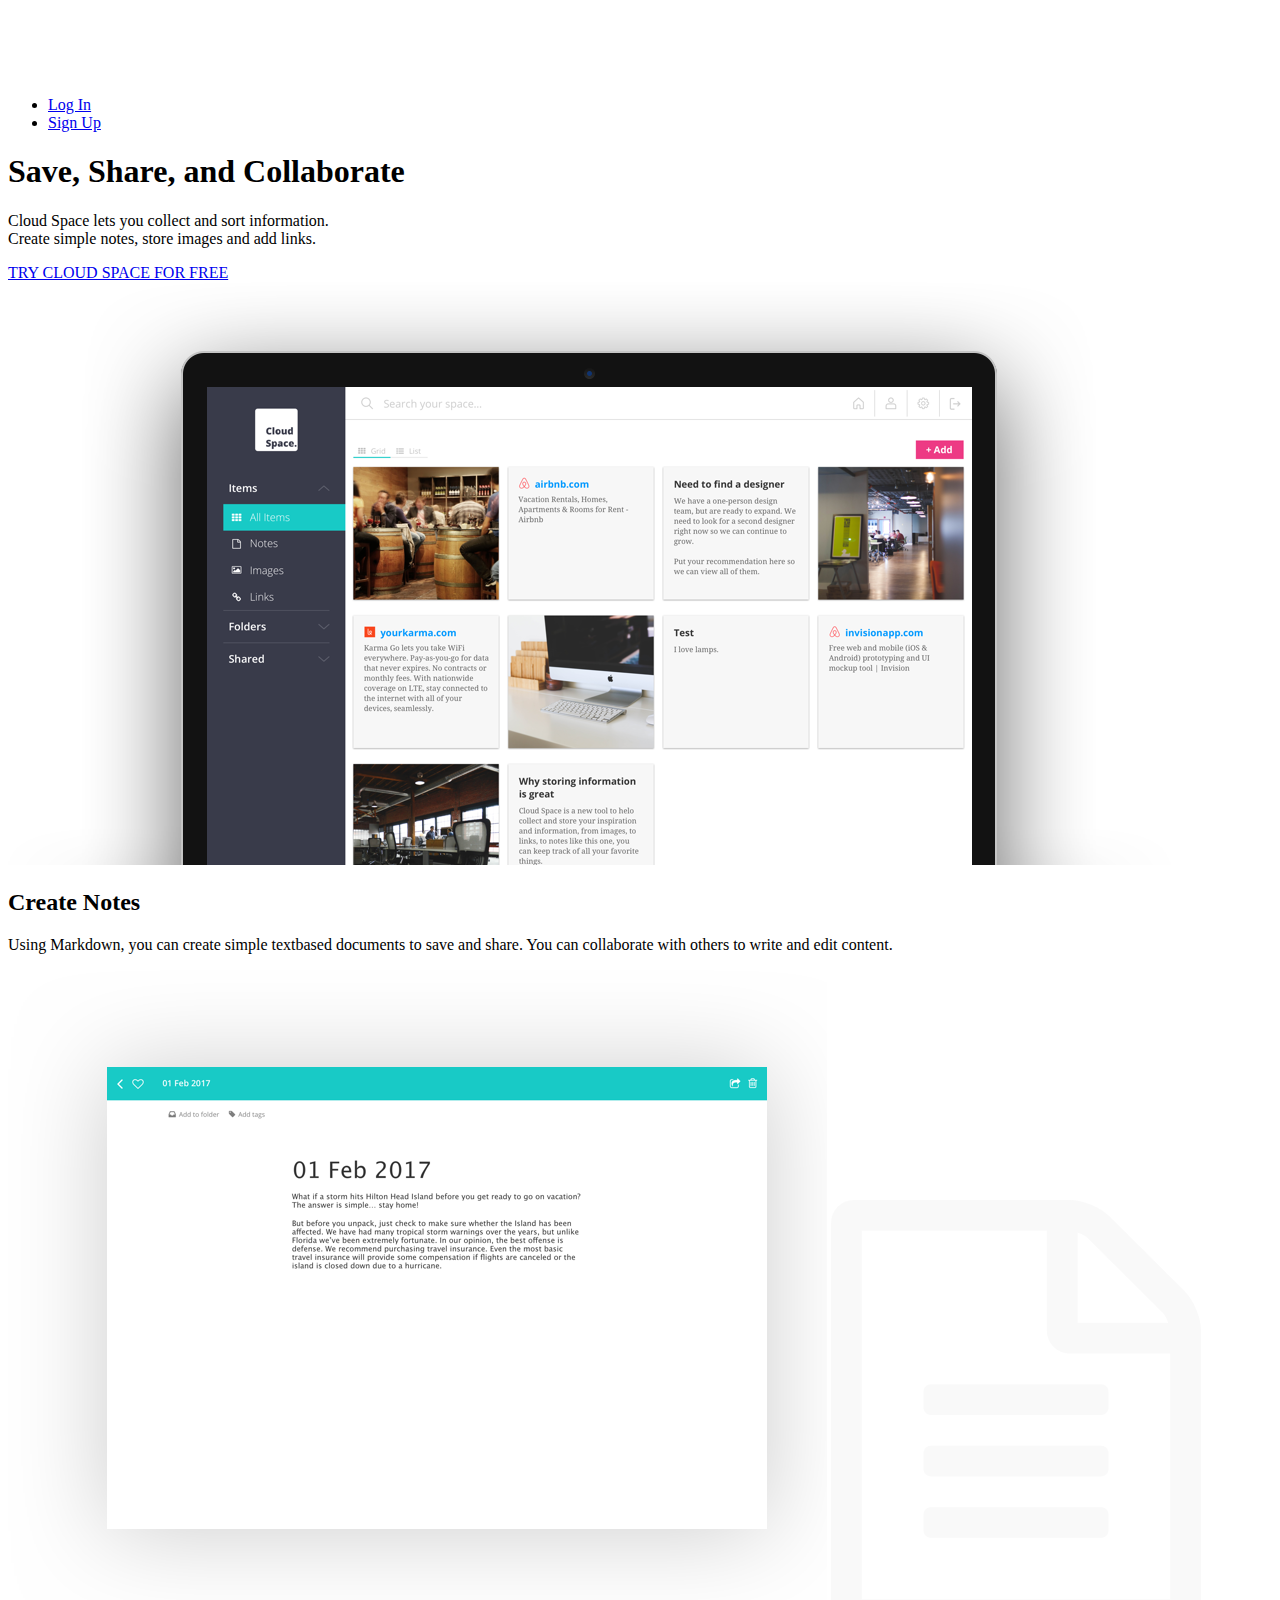
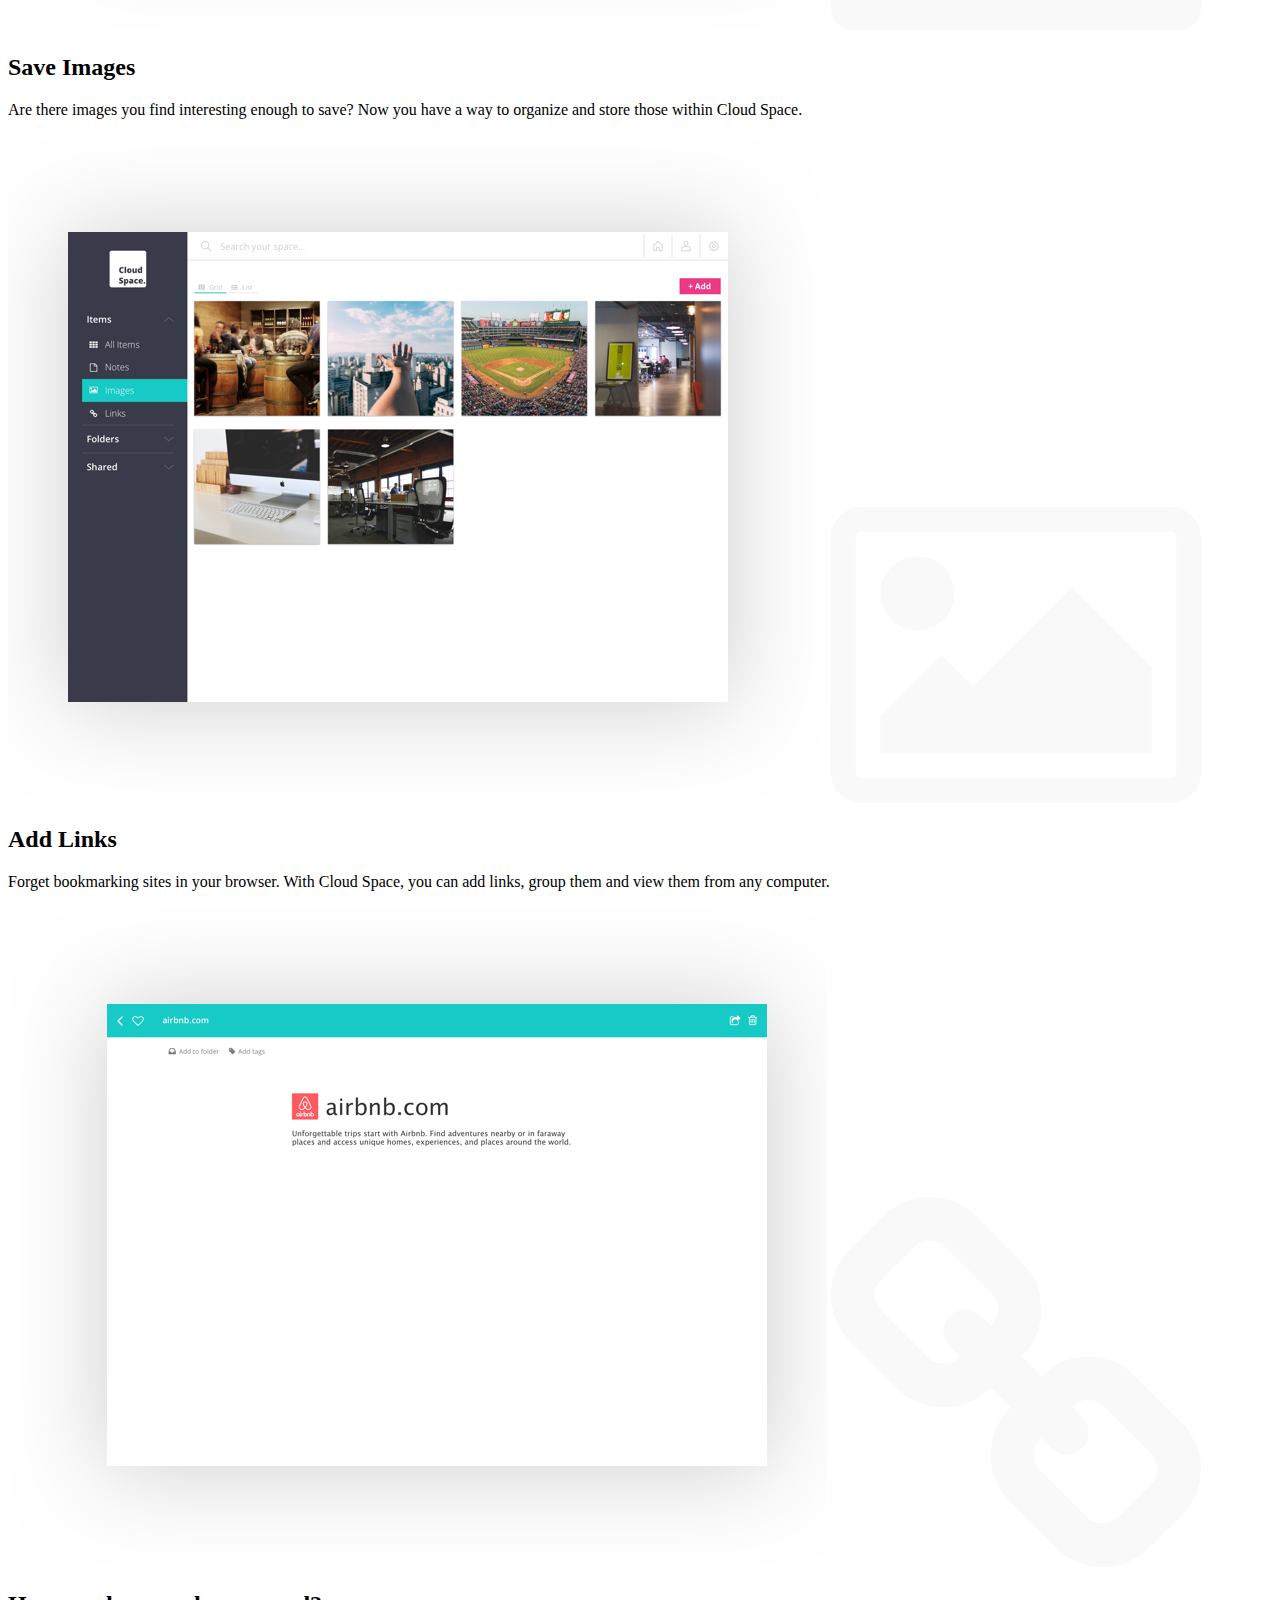
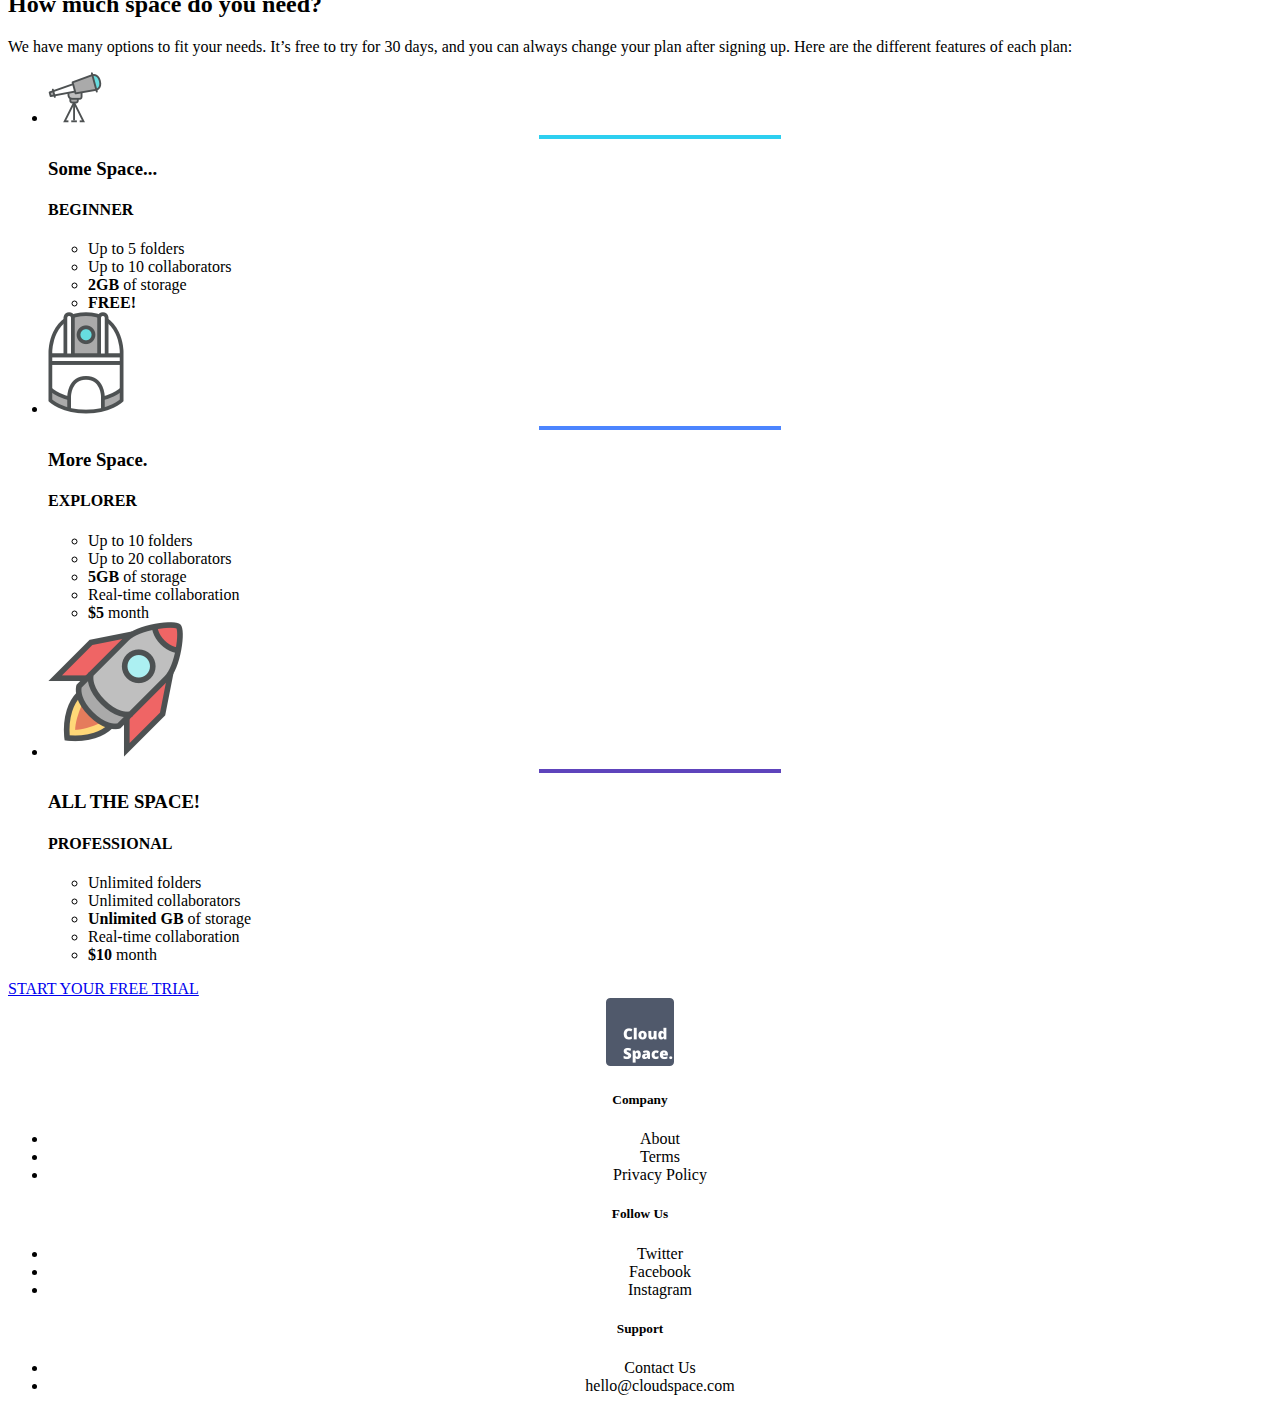
==== index.html @ 16be965c "Homepage HTML completed" ====
<!DOCTYPE html>
<html>
  <head>
    <meta http-equiv="X-UA-Compatible" content="IE=Edge">
    <meta name="viewpoint" content="width=device-width, initial-scale=1">
    <meta charset="utf-8">
    <title>Cloud Space | Save, Share, and Collaborate</title>

    <!-- Google Fonts -->
    <link href="https://fonts.googleapis.com/css?family=Open+Sans:300,400,700,800" rel="stylesheet">
  </head>

  <body>
    <header>
      <nav class="container">
        <div class="one-half">
          <a href="index.html" class="header-logo"><img src="images/header-logo.png" alt="Cloud Space"></a>
        </div>
        <div class="one-half">
          <ul>
            <li><a href="login.html">Log In</a></li>
            <li class="btn-outline"><a href="signup.html">Sign Up</a></li>
          </ul>
        </div>
      </nav>
      <div class="container hero">
        <h1>Save, Share, and Collaborate</h1>
        <p>Cloud Space lets you collect and sort information.<br>Create simple notes, store images and add links.</p>
        <a href="signup.html" class="btn">TRY CLOUD SPACE FOR FREE</a>
        <img src="images/dashboard.png" alt="Cloud Space">
      </div>
    </header>

    <main role="main">
      <!-- Features -->
      <section class="features">
        <!-- Notes -->
        <div class="create notes">
          <h2>Create Notes</h2>
          <p>Using Markdown, you can create simple text­based documents to save and share. You can collaborate with others to write and edit content.</p>
          <img src="images/note.png" alt="Create Notes">
          <img src="images/note-bg.png" alt="">
        </div>
        <!-- Images -->
        <div class="save images">
          <h2>Save Images</h2>
          <p>Are there images you find interesting enough to save? Now you have a way to organize and store those within Cloud Space.</p>
          <img src="images/images.png" alt="Save Images">
          <img src="images/images-bg.png" alt="">
        </div>
        <!-- Links -->
        <div class="add links">
          <h2>Add Links</h2>
          <p>Forget bookmarking sites in your browser. With Cloud Space, you can add links, group them and view them from any computer.</p>
          <img src="images/link.png" alt="Add Links">
          <img src="images/link-bg.png" alt="">
        </div>
      </section>

      <!-- Pricing -->
      <section class="pricing">
        <div class="container">
          <h2>How much space do you need?</h2>
          <p>We have many options to fit your needs. It’s free to try for 30 days, and you can always change your plan after signing up. Here are the different features of each plan:</p>
        </div>
        <ul class="container">
          <li class="one-third">
            <div class="box">
              <img src="images/telescope.png" alt="Telescope">
              <hr noshade size=4 width=240px color=2DCFF0>
              <h3>Some Space...</h3>
              <h4>BEGINNER</h4>
              <ul>
                <li>Up to 5 folders</li>
                <li>Up to 10 collaborators</li>
                <li><b>2GB</b> of storage</li>
                <li><b>FREE!</b></li>
              </ul>
            </div>
          </li>
          <li class="one-third">
            <div class="box">
              <img src="images/observatory.png" alt="Observatory">
              <hr noshade size=4 width=240px color=4C85FF>
              <h3>More Space.</h3>
              <h4>EXPLORER</h4>
              <ul>
                <li>Up to 10 folders</li>
                <li>Up to 20 collaborators</li>
                <li><b>5GB</b> of storage</li>
                <li>Real-time collaboration</li>
                <li><b>$5</b> month</li>
              </ul>
            </div>
          </li>
          <li class="one-third">
            <div class="box">
              <img src="images/rocket.png" alt="Rocket">
              <hr noshade size=4 width=240px color=5E44BC>
              <h3>ALL THE SPACE!</h3>
              <h4>PROFESSIONAL</h4>
              <ul>
                <li>Unlimited folders</li>
                <li>Unlimited collaborators</li>
                <li><b>Unlimited GB</b> of storage</li>
                <li>Real-time collaboration</li>
                <li><b>$10</b> month</li>
              </ul>
            </div>
          </li>
        </ul>
        <div class="container">
          <a href="signup.html" class="btn">START YOUR FREE TRIAL</a>
        </div>
      </section>
    </main>

    <footer align=center>
      <div class="container">
        <div class="row">
          <div class="col-sm-3">
            <a href="index.html" class="footer-logo"><img src="images/footer-logo.png" alt="Cloud Space"></a>
          </div>
          <div class="col-sm-3">
            <h5>Company</h5>
            <ul>
              <li>About</li>
              <li>Terms</li>
              <li>Privacy Policy</li>
            </ul>
          </div>
          <div class="col-sm-3">
            <h5>Follow Us</h5>
            <ul>
              <li>Twitter</li>
              <li>Facebook</li>
              <li>Instagram</li>
            </ul>
          </div>
          <div class="col-sm-3">
            <h5>Support</h5>
            <ul>
              <li>Contact Us</li>
              <li>hello@cloudspace.com</li>
            </ul>
          </div>
        </div>
      </div>
    </footer>
  </body>
</html>
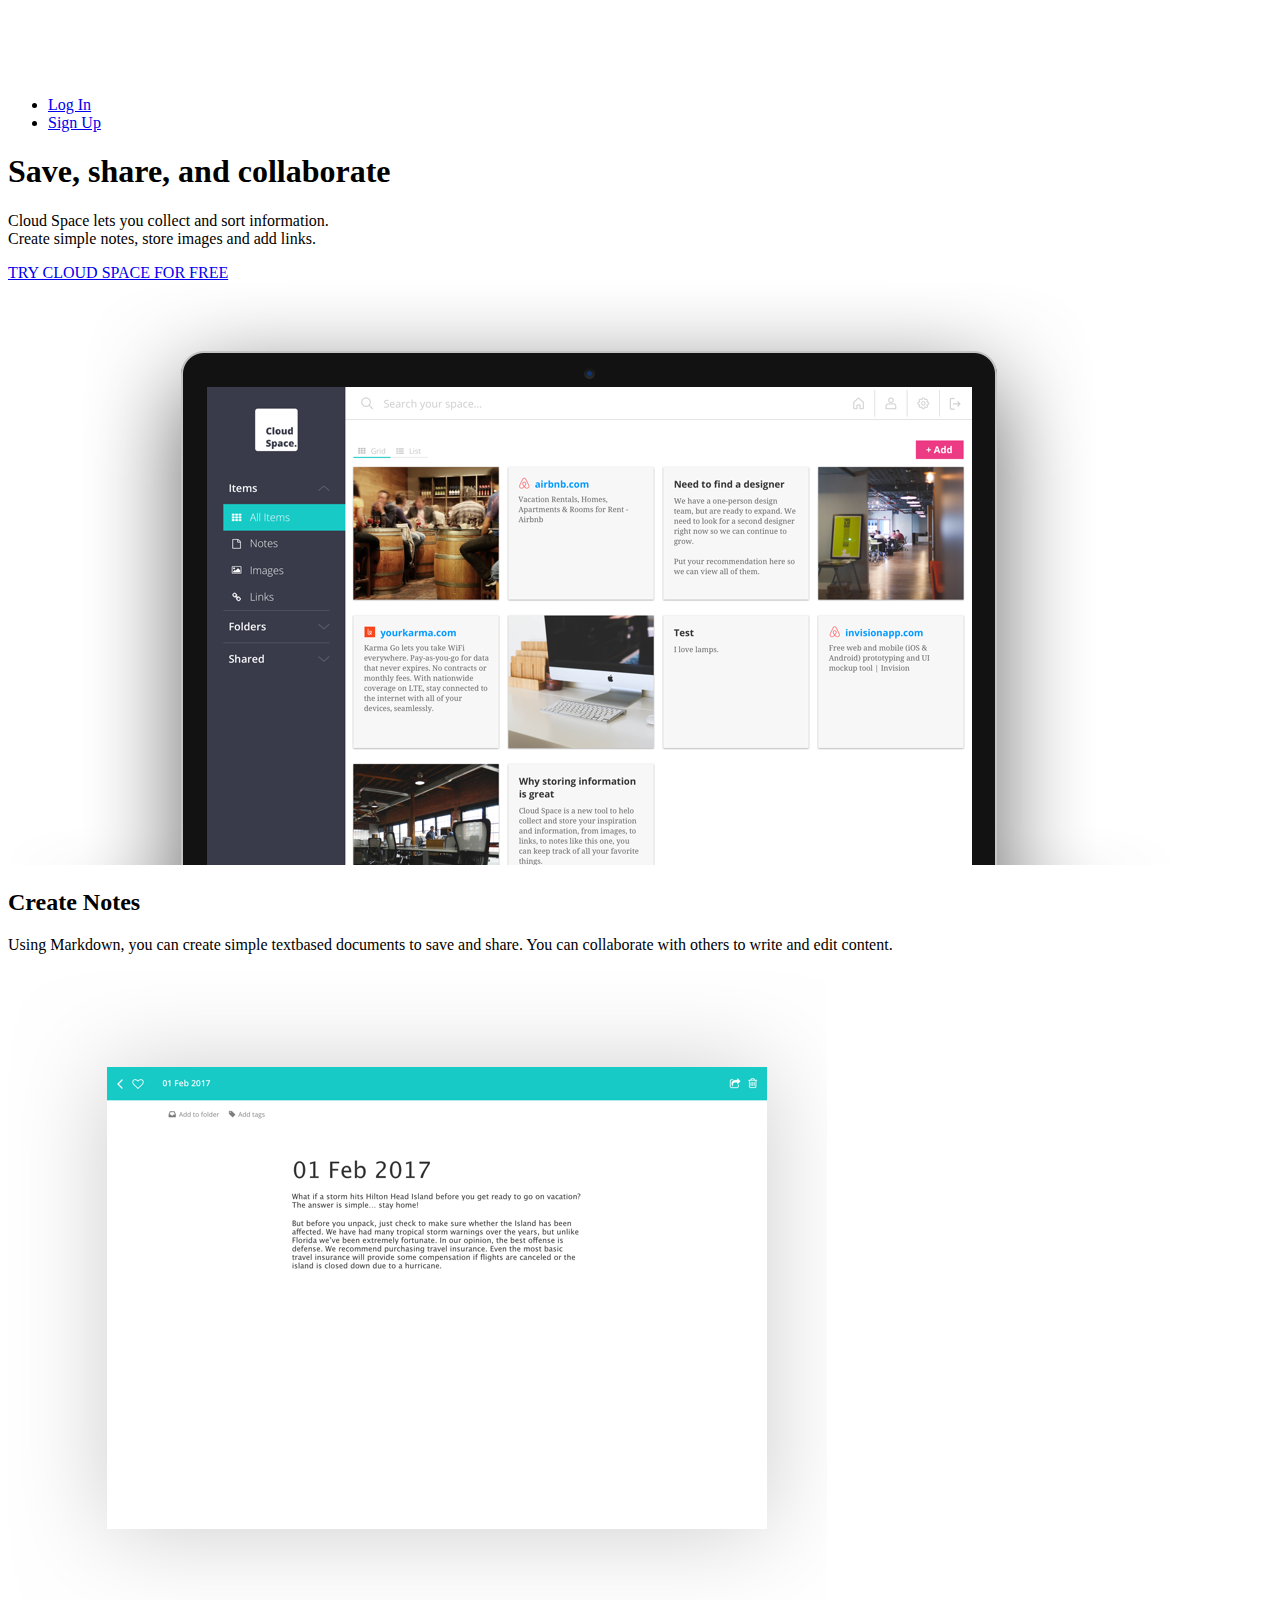
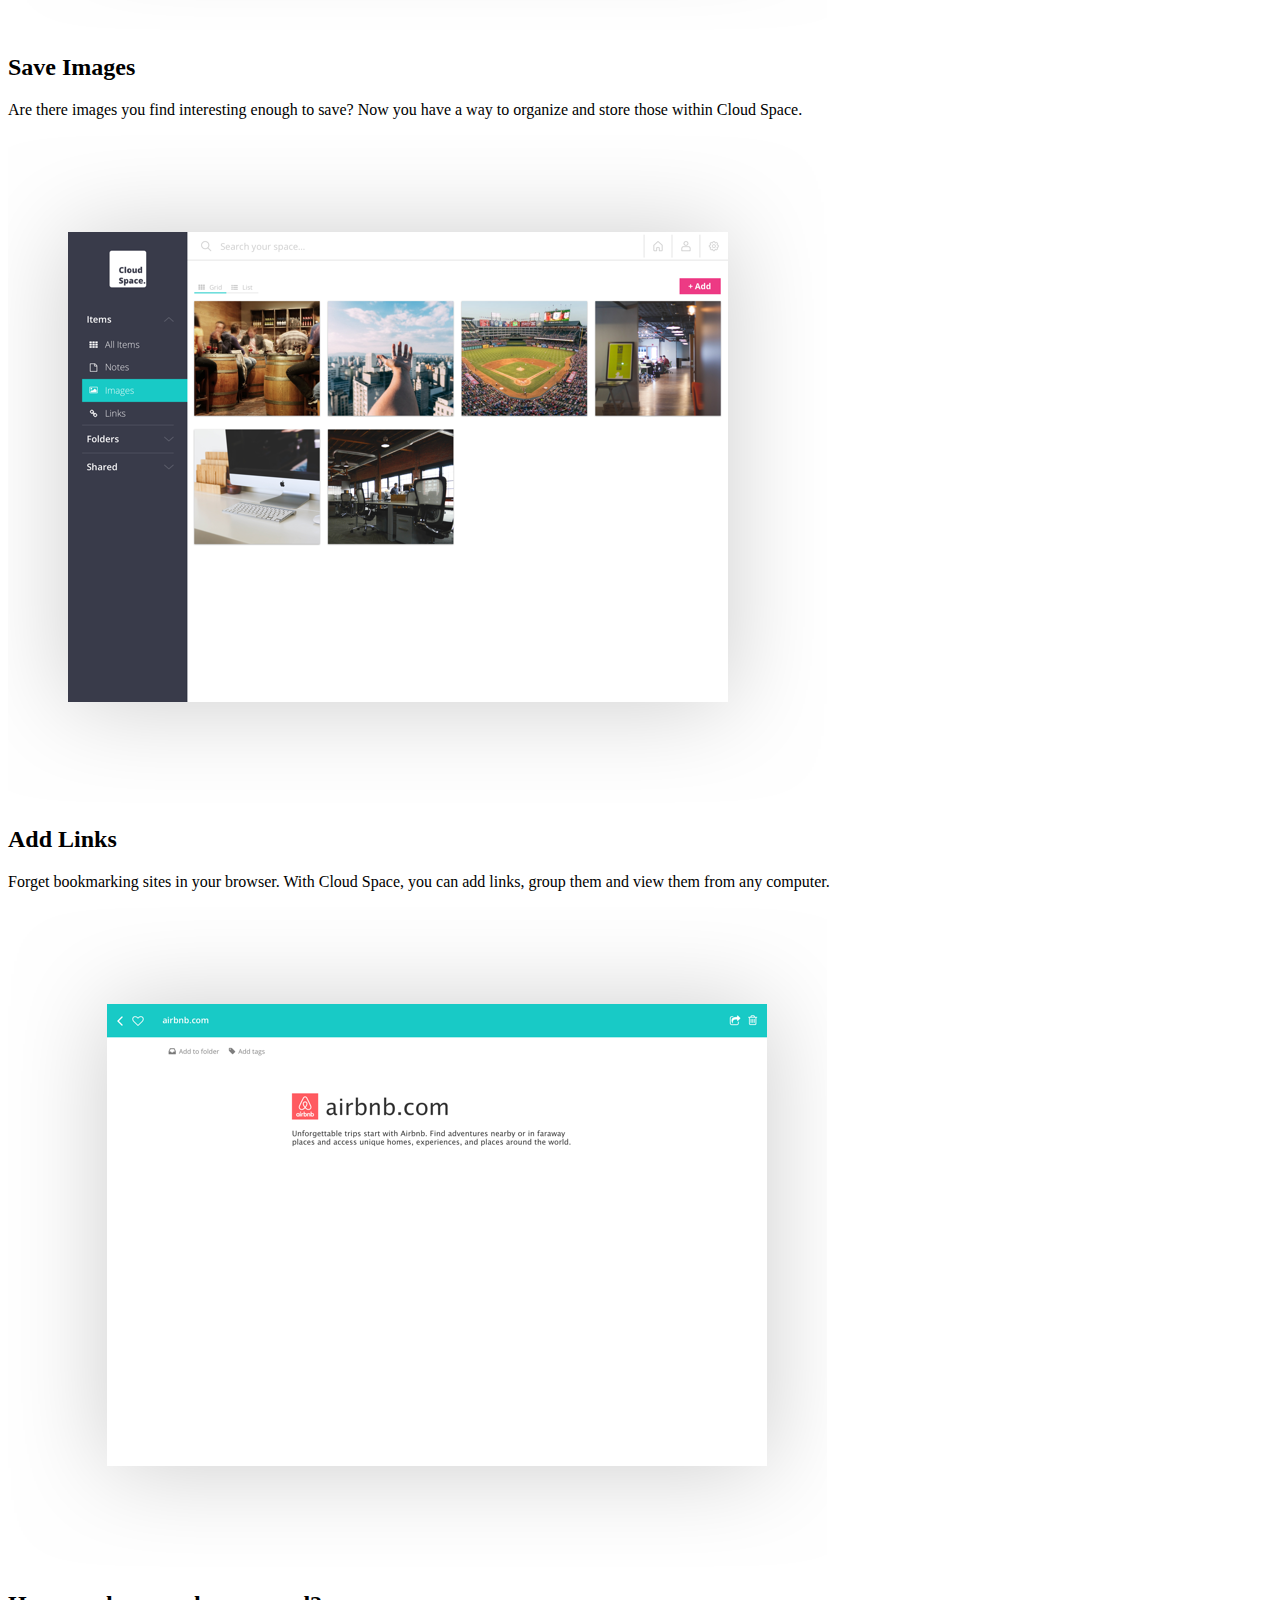
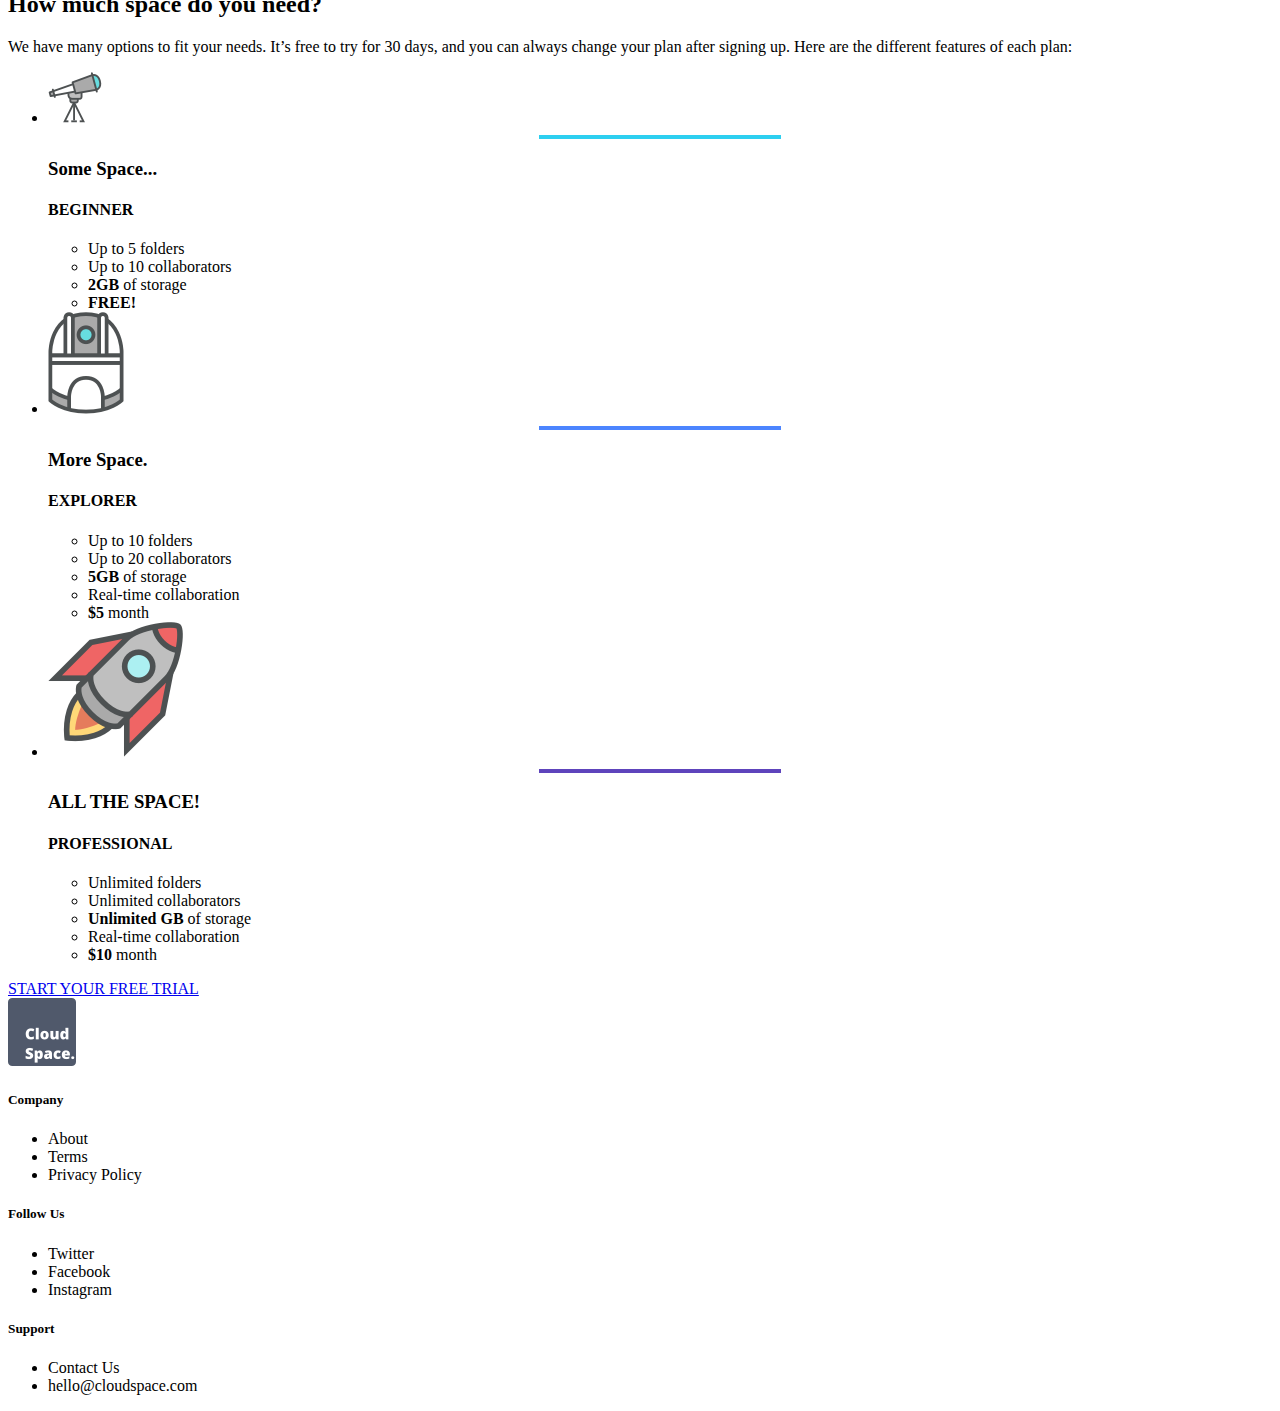
==== commit 3b7aa442: "Homepage CSS completed" ====
--- a/index.html
+++ b/index.html
@@ -8,6 +8,11 @@
 
     <!-- Google Fonts -->
     <link href="https://fonts.googleapis.com/css?family=Open+Sans:300,400,700,800" rel="stylesheet">
+
+    <!-- CSS -->
+    <link rel="stylesheet" href="css/normalize.css">
+    <link rel="stylesheet" href="css/style.css">
+    <link rel="stylesheet" href="animate-css/animate.min.css">
   </head>
 
   <body>
@@ -23,8 +28,8 @@
           </ul>
         </div>
       </nav>
-      <div class="container hero">
-        <h1>Save, Share, and Collaborate</h1>
+      <div class="hero">
+        <h1 class="animated fadeIn">Save, share, and collaborate</h1>
         <p>Cloud Space lets you collect and sort information.<br>Create simple notes, store images and add links.</p>
         <a href="signup.html" class="btn">TRY CLOUD SPACE FOR FREE</a>
         <img src="images/dashboard.png" alt="Cloud Space">
@@ -36,30 +41,27 @@
       <section class="features">
         <!-- Notes -->
         <div class="create notes">
-          <h2>Create Notes</h2>
+          <h2 id="feature-title">Create Notes</h2>
           <p>Using Markdown, you can create simple text­based documents to save and share. You can collaborate with others to write and edit content.</p>
           <img src="images/note.png" alt="Create Notes">
-          <img src="images/note-bg.png" alt="">
         </div>
         <!-- Images -->
         <div class="save images">
-          <h2>Save Images</h2>
+          <h2 id="feature-title">Save Images</h2>
           <p>Are there images you find interesting enough to save? Now you have a way to organize and store those within Cloud Space.</p>
           <img src="images/images.png" alt="Save Images">
-          <img src="images/images-bg.png" alt="">
         </div>
         <!-- Links -->
         <div class="add links">
-          <h2>Add Links</h2>
+          <h2 id="feature-title">Add Links</h2>
           <p>Forget bookmarking sites in your browser. With Cloud Space, you can add links, group them and view them from any computer.</p>
           <img src="images/link.png" alt="Add Links">
-          <img src="images/link-bg.png" alt="">
         </div>
       </section>
 
       <!-- Pricing -->
-      <section class="pricing">
-        <div class="container">
+      <section class="container">
+        <div>
           <h2>How much space do you need?</h2>
           <p>We have many options to fit your needs. It’s free to try for 30 days, and you can always change your plan after signing up. Here are the different features of each plan:</p>
         </div>
@@ -115,13 +117,13 @@
       </section>
     </main>
 
-    <footer align=center>
+    <footer>
       <div class="container">
         <div class="row">
-          <div class="col-sm-3">
+          <div class="one-fourth">
             <a href="index.html" class="footer-logo"><img src="images/footer-logo.png" alt="Cloud Space"></a>
           </div>
-          <div class="col-sm-3">
+          <div class="one-fourth">
             <h5>Company</h5>
             <ul>
               <li>About</li>
@@ -129,7 +131,7 @@
               <li>Privacy Policy</li>
             </ul>
           </div>
-          <div class="col-sm-3">
+          <div class="one-fourth">
             <h5>Follow Us</h5>
             <ul>
               <li>Twitter</li>
@@ -137,7 +139,7 @@
               <li>Instagram</li>
             </ul>
           </div>
-          <div class="col-sm-3">
+          <div class="one-fourth">
             <h5>Support</h5>
             <ul>
               <li>Contact Us</li>
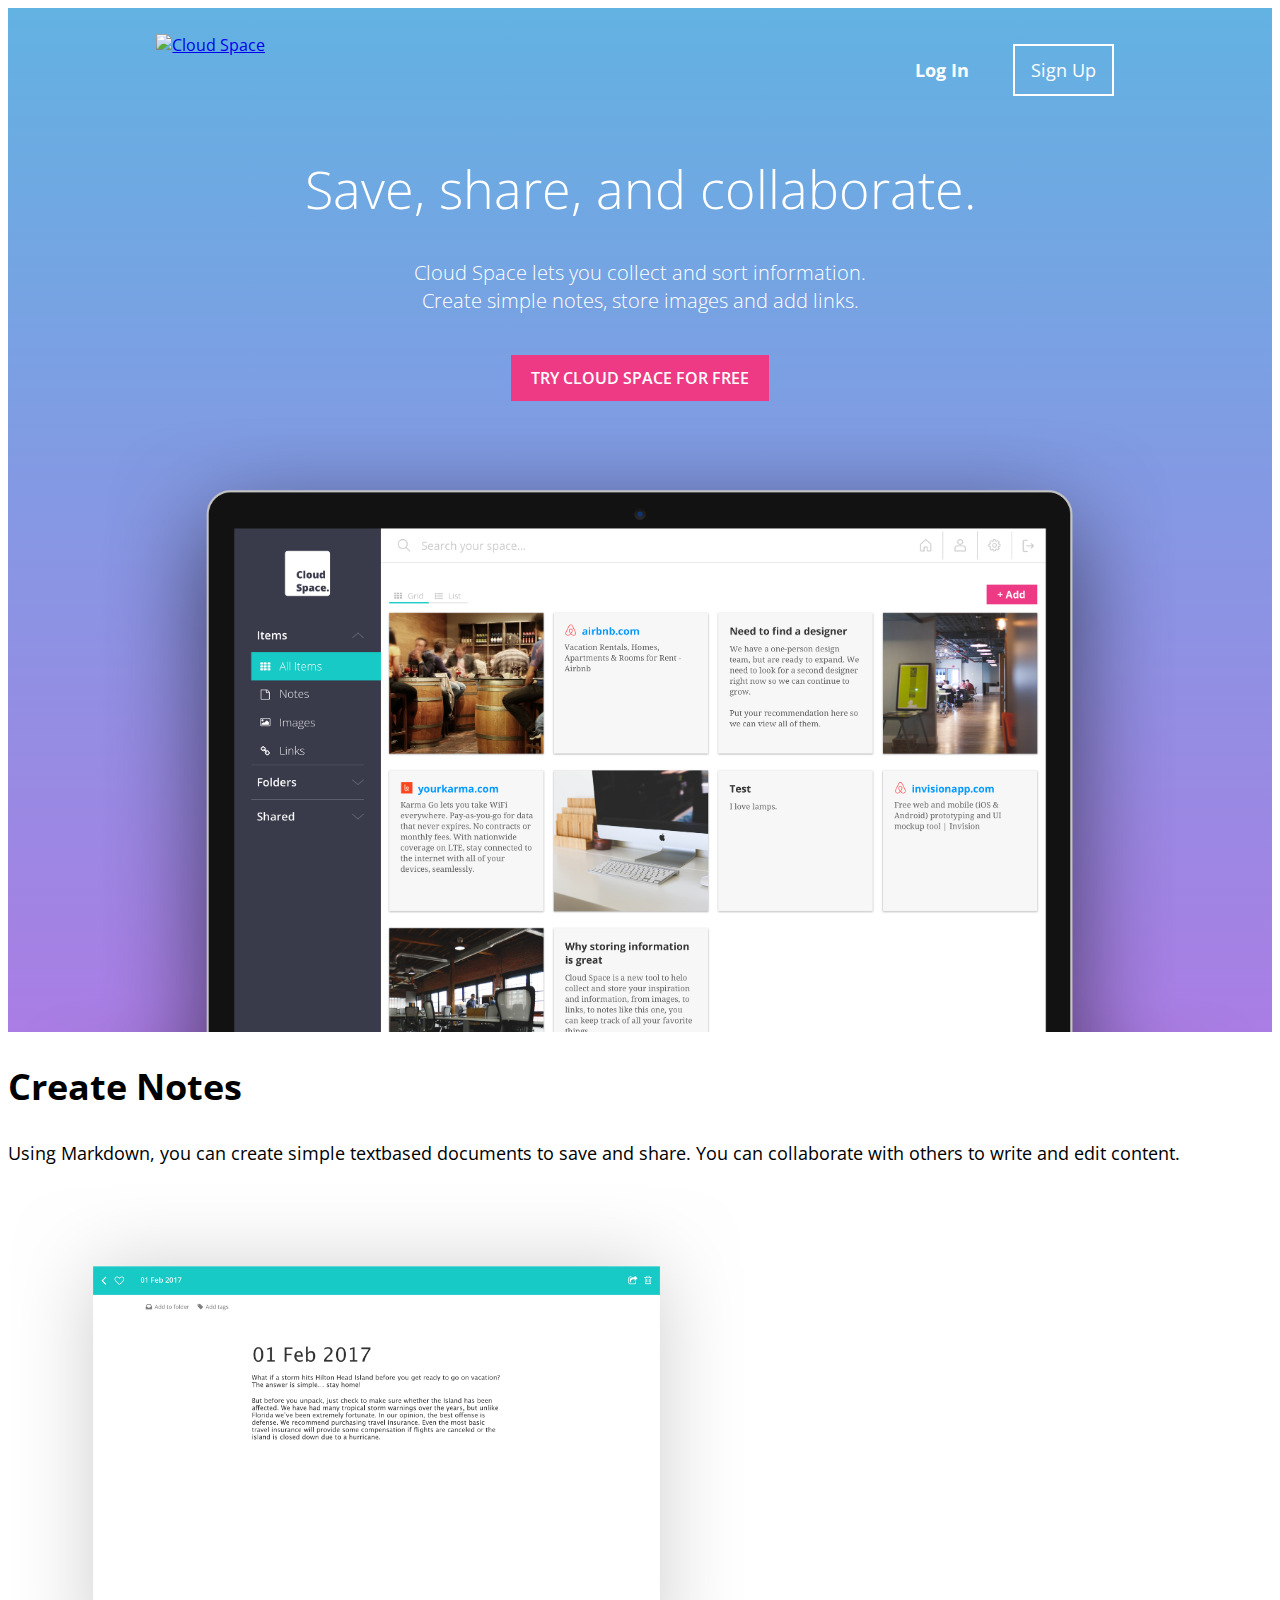
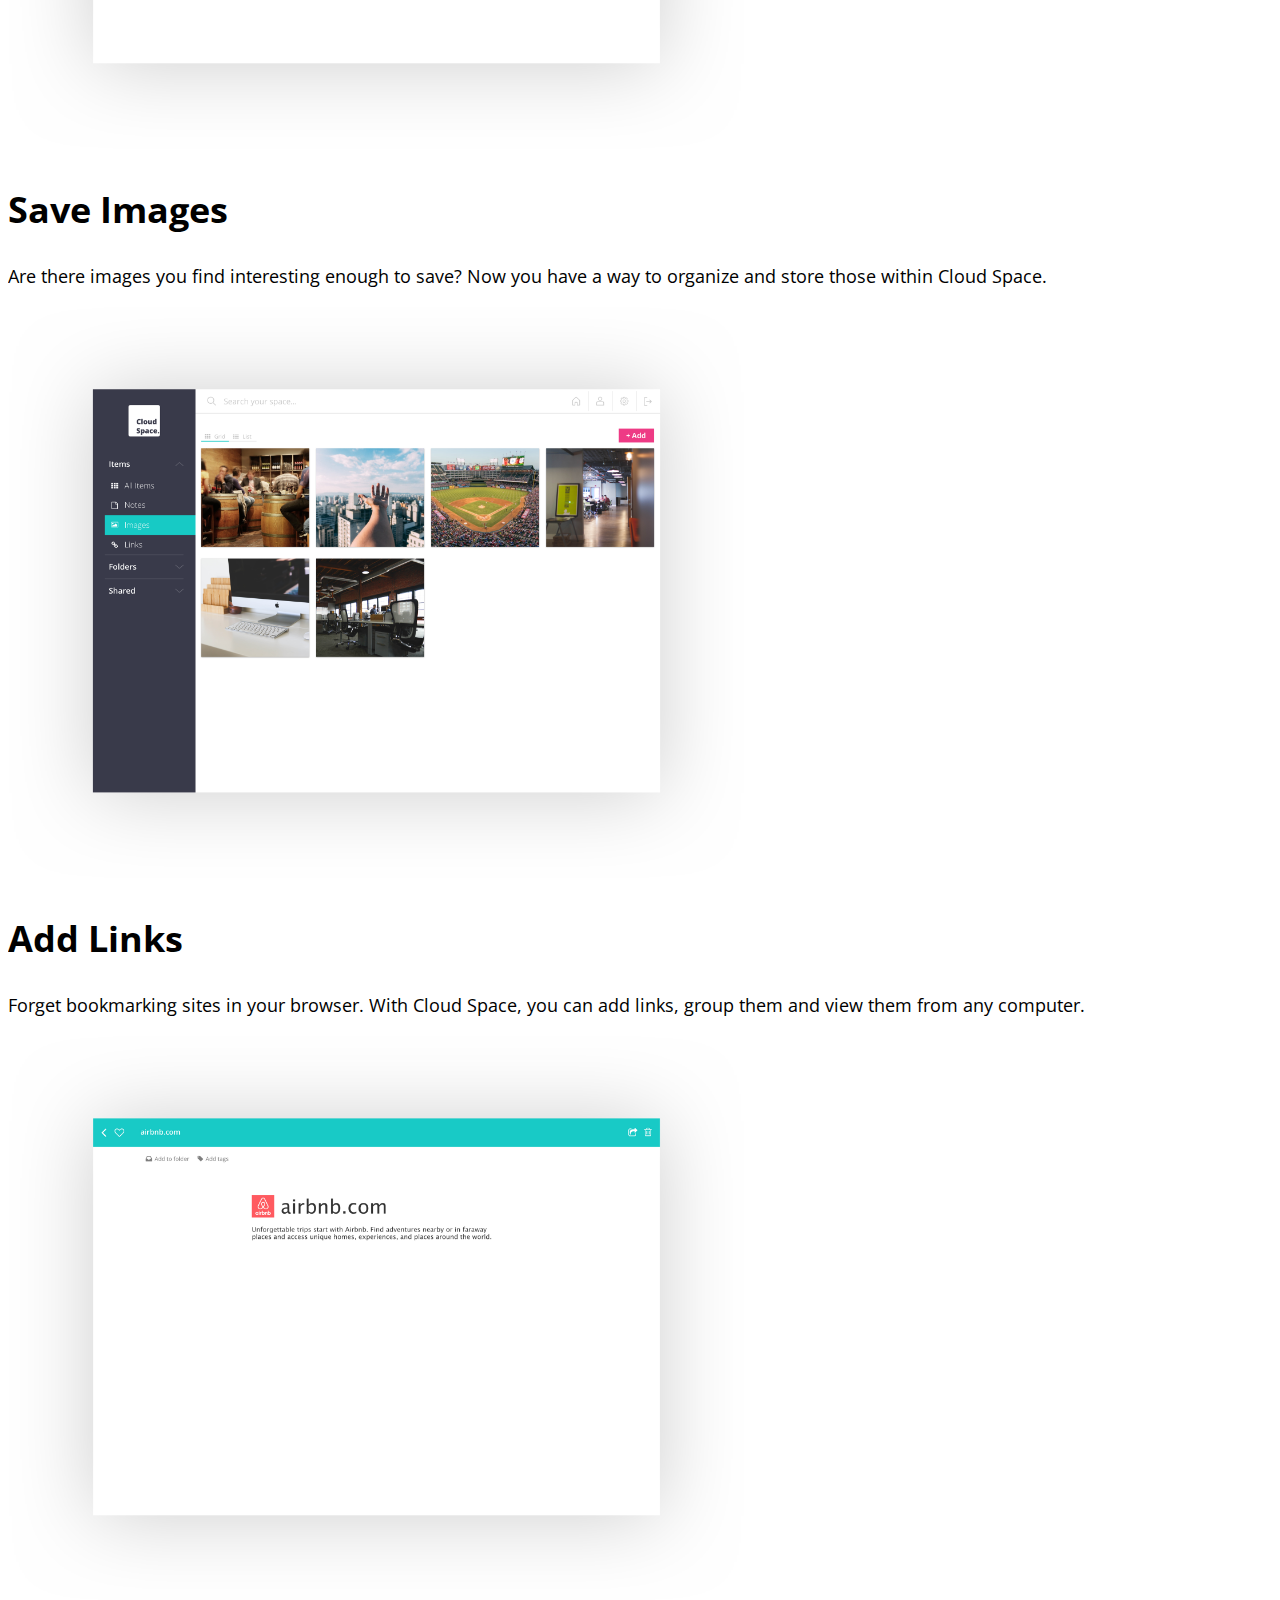
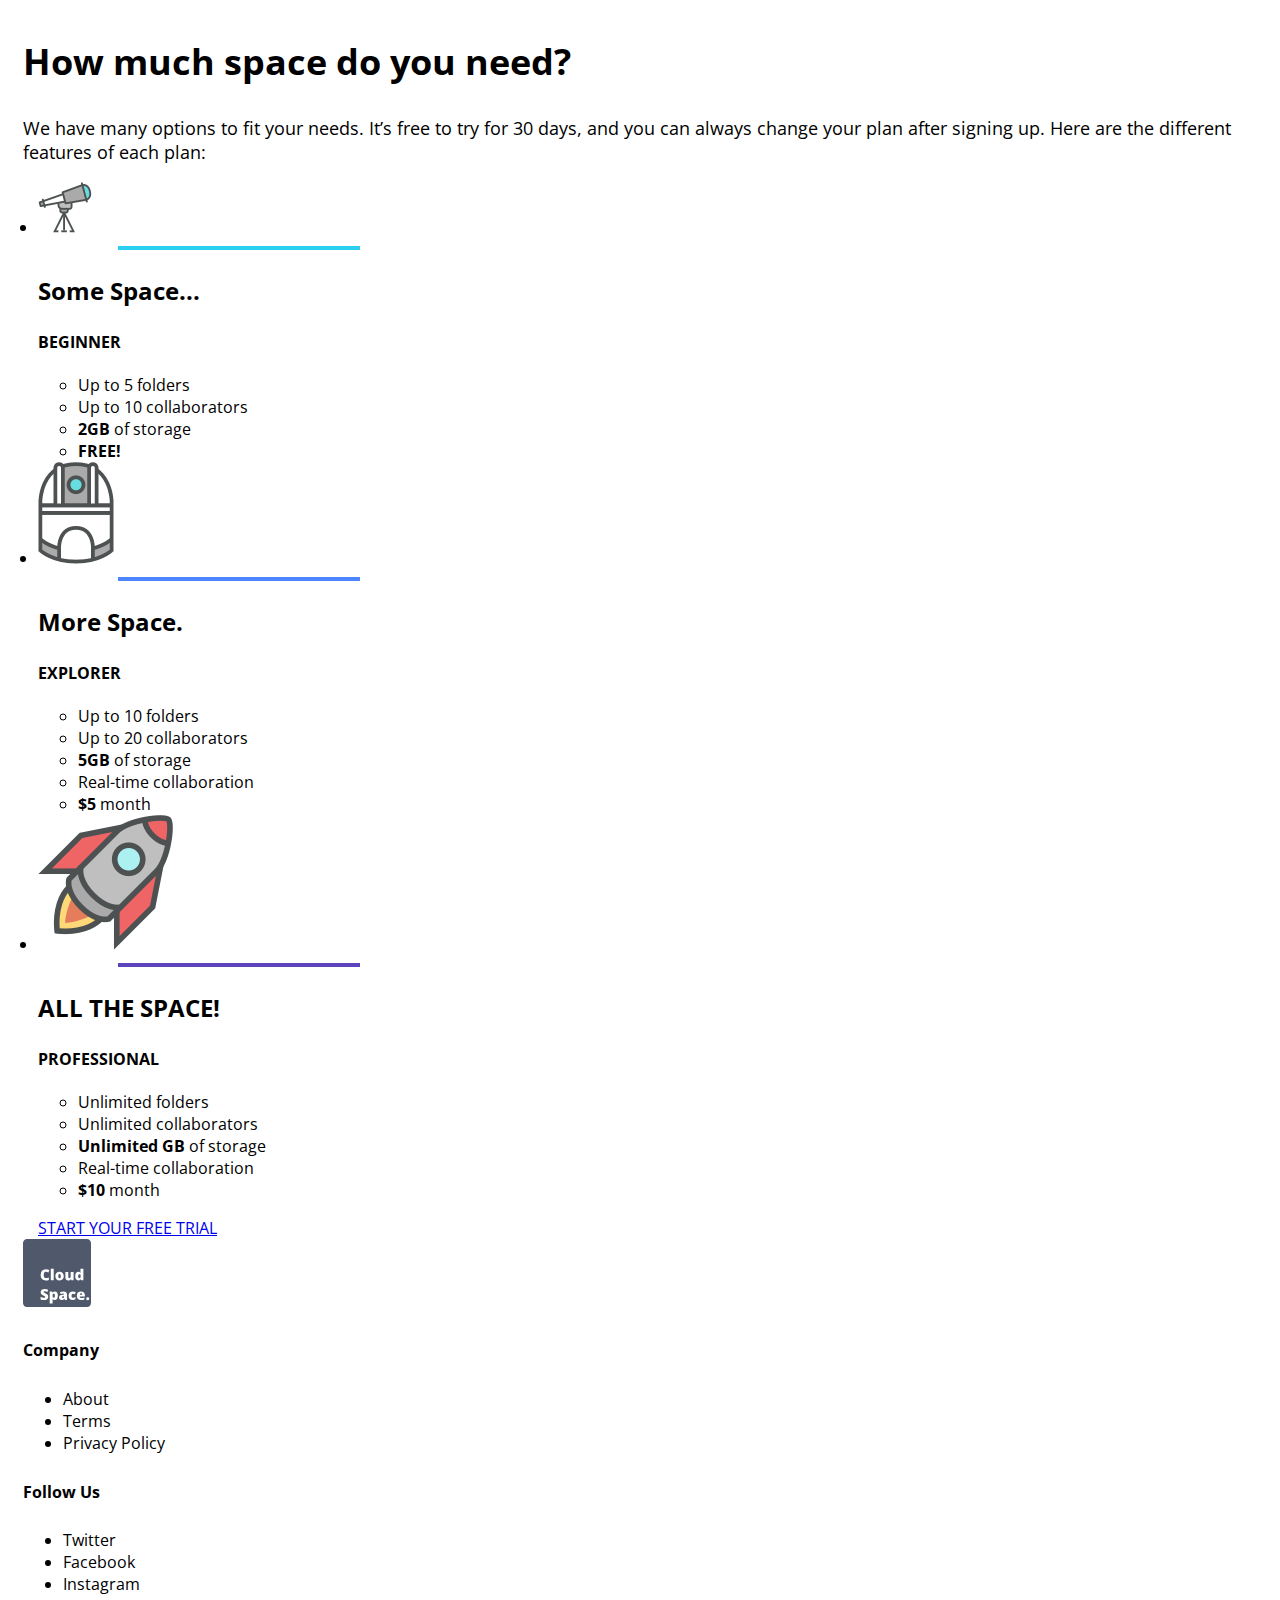
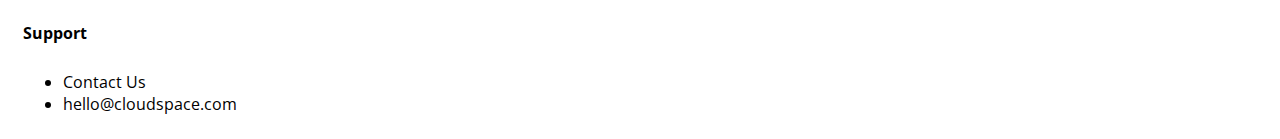
==== commit 28ffc50d: "Homepage media queries completed" ====
--- a/index.html
+++ b/index.html
@@ -7,7 +7,7 @@
     <title>Cloud Space | Save, Share, and Collaborate</title>
 
     <!-- Google Fonts -->
-    <link href="https://fonts.googleapis.com/css?family=Open+Sans:300,400,700,800" rel="stylesheet">
+    <link href="https://fonts.googleapis.com/css?family=Open+Sans:300,400,600,700,800" rel="stylesheet">
 
     <!-- CSS -->
     <link rel="stylesheet" href="css/normalize.css">
@@ -16,23 +16,19 @@
   </head>
 
   <body>
-    <header>
-      <nav class="container">
-        <div class="one-half">
-          <a href="index.html" class="header-logo"><img src="images/header-logo.png" alt="Cloud Space"></a>
-        </div>
-        <div class="one-half">
-          <ul>
-            <li><a href="login.html">Log In</a></li>
-            <li class="btn-outline"><a href="signup.html">Sign Up</a></li>
-          </ul>
+    <header class="container">
+      <nav class="nav">
+        <a href="index.html"><img src="images/header-logo.svg" alt="Cloud Space"></a>
+        <div>
+          <a href="login.html" class="log-in">Log In</a>
+          <a href="signup.html" class="sign-up">Sign Up</a>
         </div>
       </nav>
       <div class="hero">
-        <h1 class="animated fadeIn">Save, share, and collaborate</h1>
+        <h1 class="animated fadeIn">Save, share, and collaborate.</h1>
         <p>Cloud Space lets you collect and sort information.<br>Create simple notes, store images and add links.</p>
-        <a href="signup.html" class="btn">TRY CLOUD SPACE FOR FREE</a>
-        <img src="images/dashboard.png" alt="Cloud Space">
+        <a href="signup.html" class="hero-btn">TRY CLOUD SPACE FOR FREE</a>
+        <img src="images/dashboard.png" class="col-12" alt="Cloud Space">
       </div>
     </header>
 
@@ -43,30 +39,30 @@
         <div class="create notes">
           <h2 id="feature-title">Create Notes</h2>
           <p>Using Markdown, you can create simple text­based documents to save and share. You can collaborate with others to write and edit content.</p>
-          <img src="images/note.png" alt="Create Notes">
+          <img src="images/note.png" class="col-7" alt="Create Notes">
         </div>
         <!-- Images -->
         <div class="save images">
           <h2 id="feature-title">Save Images</h2>
           <p>Are there images you find interesting enough to save? Now you have a way to organize and store those within Cloud Space.</p>
-          <img src="images/images.png" alt="Save Images">
+          <img src="images/images.png" class="col-7" alt="Save Images">
         </div>
         <!-- Links -->
         <div class="add links">
           <h2 id="feature-title">Add Links</h2>
           <p>Forget bookmarking sites in your browser. With Cloud Space, you can add links, group them and view them from any computer.</p>
-          <img src="images/link.png" alt="Add Links">
+          <img src="images/link.png" class="col-7" alt="Add Links">
         </div>
       </section>
 
       <!-- Pricing -->
       <section class="container">
-        <div>
+        <div class="row">
           <h2>How much space do you need?</h2>
           <p>We have many options to fit your needs. It’s free to try for 30 days, and you can always change your plan after signing up. Here are the different features of each plan:</p>
         </div>
         <ul class="container">
-          <li class="one-third">
+          <li class="col-4">
             <div class="box">
               <img src="images/telescope.png" alt="Telescope">
               <hr noshade size=4 width=240px color=2DCFF0>
@@ -80,7 +76,7 @@
               </ul>
             </div>
           </li>
-          <li class="one-third">
+          <li class="col-4">
             <div class="box">
               <img src="images/observatory.png" alt="Observatory">
               <hr noshade size=4 width=240px color=4C85FF>
@@ -95,7 +91,7 @@
               </ul>
             </div>
           </li>
-          <li class="one-third">
+          <li class="col-4">
             <div class="box">
               <img src="images/rocket.png" alt="Rocket">
               <hr noshade size=4 width=240px color=5E44BC>
@@ -120,10 +116,10 @@
     <footer>
       <div class="container">
         <div class="row">
-          <div class="one-fourth">
-            <a href="index.html" class="footer-logo"><img src="images/footer-logo.png" alt="Cloud Space"></a>
+          <div class="col-3">
+            <a href="index.html" class="footer-logo"><img src="images/footer-logo.svg" alt="Cloud Space"></a>
           </div>
-          <div class="one-fourth">
+          <div class="col-3">
             <h5>Company</h5>
             <ul>
               <li>About</li>
@@ -131,7 +127,7 @@
               <li>Privacy Policy</li>
             </ul>
           </div>
-          <div class="one-fourth">
+          <div class="col-3">
             <h5>Follow Us</h5>
             <ul>
               <li>Twitter</li>
@@ -139,7 +135,7 @@
               <li>Instagram</li>
             </ul>
           </div>
-          <div class="one-fourth">
+          <div class="col-3">
             <h5>Support</h5>
             <ul>
               <li>Contact Us</li>
--- a/css/style.css
+++ b/css/style.css
@@ -0,0 +1,171 @@
+/*Document*/
+html, body {
+  overflow-x: hidden;
+  font-family: "Open Sans", Helvetica, Arial, sans-serif;
+}
+
+h1 {font-size: 52px;}
+h2 {font-size: 36px;}
+h3 {font-size: 24px;}
+h4 {font-size: 16px;}
+h5 {font-size: 16px;}
+p {font-size: 20px;}
+main p {font-size: 18px;}
+
+/*Grid*/
+.container {
+  margin-left: auto;
+  margin-right: auto;
+  padding-left: 15px;
+  padding-right: 15px;
+  position: relative;
+}
+.container::before
+.container::after {
+  content: " ";
+  display: table;
+}
+.container::after {
+  clear: both;
+}
+.col-1 {width: 8.33%;}
+.col-2 {width: 16.66%;}
+.col-3 {width: 25%;}
+.col-4 {width: 33.33%;}
+.col-5 {width: 41.66%;}
+.col-6 {width: 50%;}
+.col-7 {width: 58.33%;}
+.col-8 {width: 66.66%;}
+.col-9 {width: 75%;}
+.col-10 {width: 83.33%;}
+.col-11 {width: 91.66%;}
+.col-12 {width: 100%;}
+
+/*Media queries*/
+/* For mobile phones: */
+[class*="col-"] {
+    width: 100%;
+}
+@media (min-width: 768px) {
+  /* Small devices (tablets, 768px and up) */
+  .col-1 {width: 8.33%;}
+  .col-2 {width: 16.66%;}
+  .col-3 {width: 25%;}
+  .col-4 {width: 33.33%;}
+  .col-5 {width: 41.66%;}
+  .col-6 {width: 50%;}
+  .col-7 {width: 58.33%;}
+  .col-8 {width: 66.66%;}
+  .col-9 {width: 75%;}
+  .col-10 {width: 83.33%;}
+  .col-11 {width: 91.66%;}
+  .col-12 {width: 100%;}
+}
+@media (min-width: 992px) {
+  /* Medium devices (desktops, 992px and up) */
+  .col-1 {width: 8.33%;}
+  .col-2 {width: 16.66%;}
+  .col-3 {width: 25%;}
+  .col-4 {width: 33.33%;}
+  .col-5 {width: 41.66%;}
+  .col-6 {width: 50%;}
+  .col-7 {width: 58.33%;}
+  .col-8 {width: 66.66%;}
+  .col-9 {width: 75%;}
+  .col-10 {width: 83.33%;}
+  .col-11 {width: 91.66%;}
+  .col-12 {width: 100%;}
+  .nav {padding: 1em 10% 0;}
+}
+@media (min-width: 1200px) {
+  /* Large devices (large desktops, 1200px and up) */
+  .col-1 {width: 8.33%;}
+  .col-2 {width: 16.66%;}
+  .col-3 {width: 25%;}
+  .col-4 {width: 33.33%;}
+  .col-5 {width: 41.66%;}
+  .col-6 {width: 50%;}
+  .col-7 {width: 58.33%;}
+  .col-8 {width: 66.66%;}
+  .col-9 {width: 75%;}
+  .col-10 {width: 83.33%;}
+  .col-11 {width: 91.66%;}
+  .col-12 {width: 100%;}
+}
+
+header {
+  color: #FFFFFF;
+  background: linear-gradient(180deg, #62B2E2 0%, #AA7DE4 100%);
+  max-height: 1024px;
+  overflow-y: hidden;
+}
+
+nav {
+  padding: 1em 10px 0;
+}
+
+header nav > a > img {
+  margin: 10px;
+}
+
+header nav div {
+  display: inline;
+  text-align: right;
+  float: right;
+}
+
+header nav div > a {
+  display: inline-block;
+  margin: 20px;
+}
+
+header nav div > a.log-in {
+  font-size: 18px;
+  font-weight: 700;
+}
+
+header nav div > a.sign-up {
+  font-size: 18px;
+  padding: 12px 16px;
+  border: 2px solid #FFFFFF;
+}
+
+header nav div > a {
+  text-decoration: none;
+  color: #FFFFFF;
+}
+
+.hero {
+  text-align: center;
+  display: block;
+  position: relative;
+}
+
+.hero h1 {
+  font-weight: 300;
+  padding: 1em 0 0;
+  /*For thinner font*/
+  -moz-osx-font-smoothing: grayscale;
+  -webkit-font-smoothing: antialiased;
+}
+
+.hero p {
+  font-weight: 300;
+  line-height: 28px;
+  margin: 20px 0 40px;
+}
+
+.hero-btn {
+  display: inline-block;
+  text-decoration: none;
+  font-weight: 600;
+  color: #FFFFFF;
+  background: #EE3A85;
+  padding: 12px 20px;
+}
+
+.hero img {
+  display: block;
+  max-width: 1600px;
+  margin: 1em auto 0;
+}
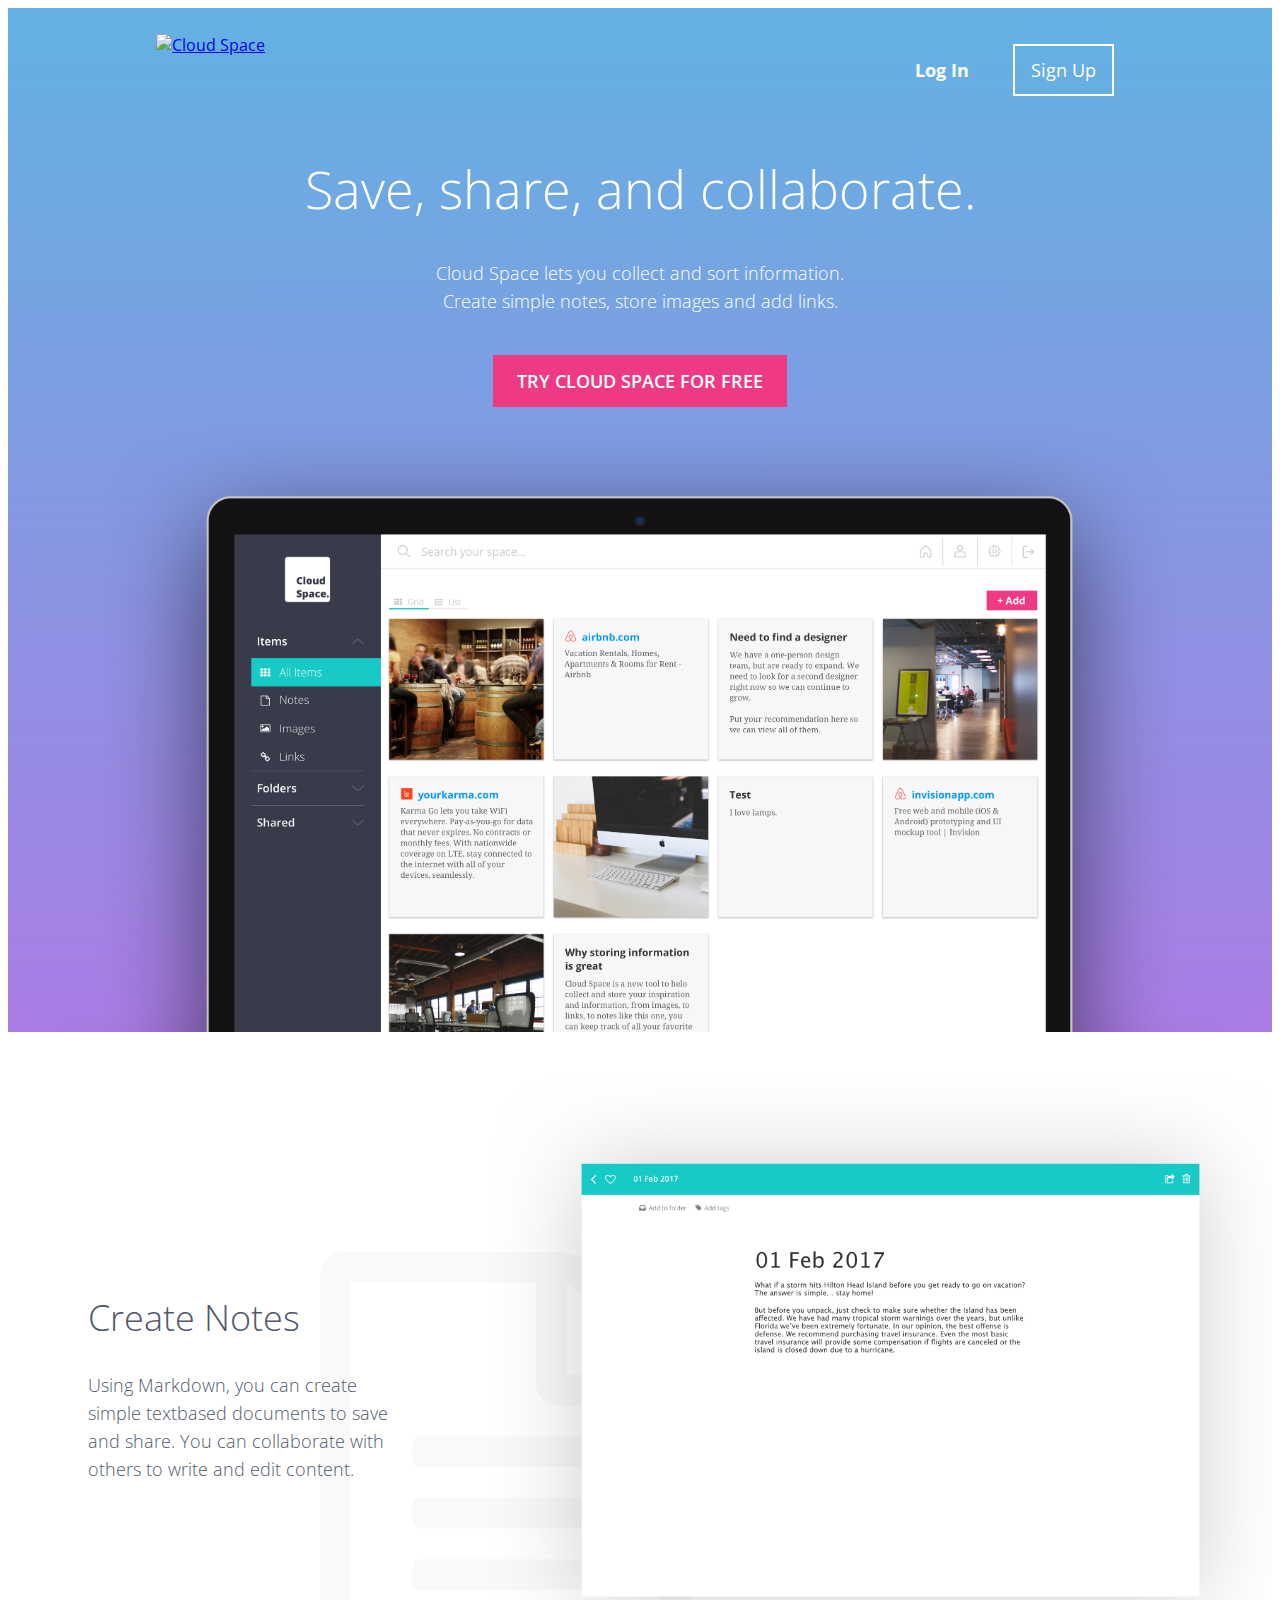
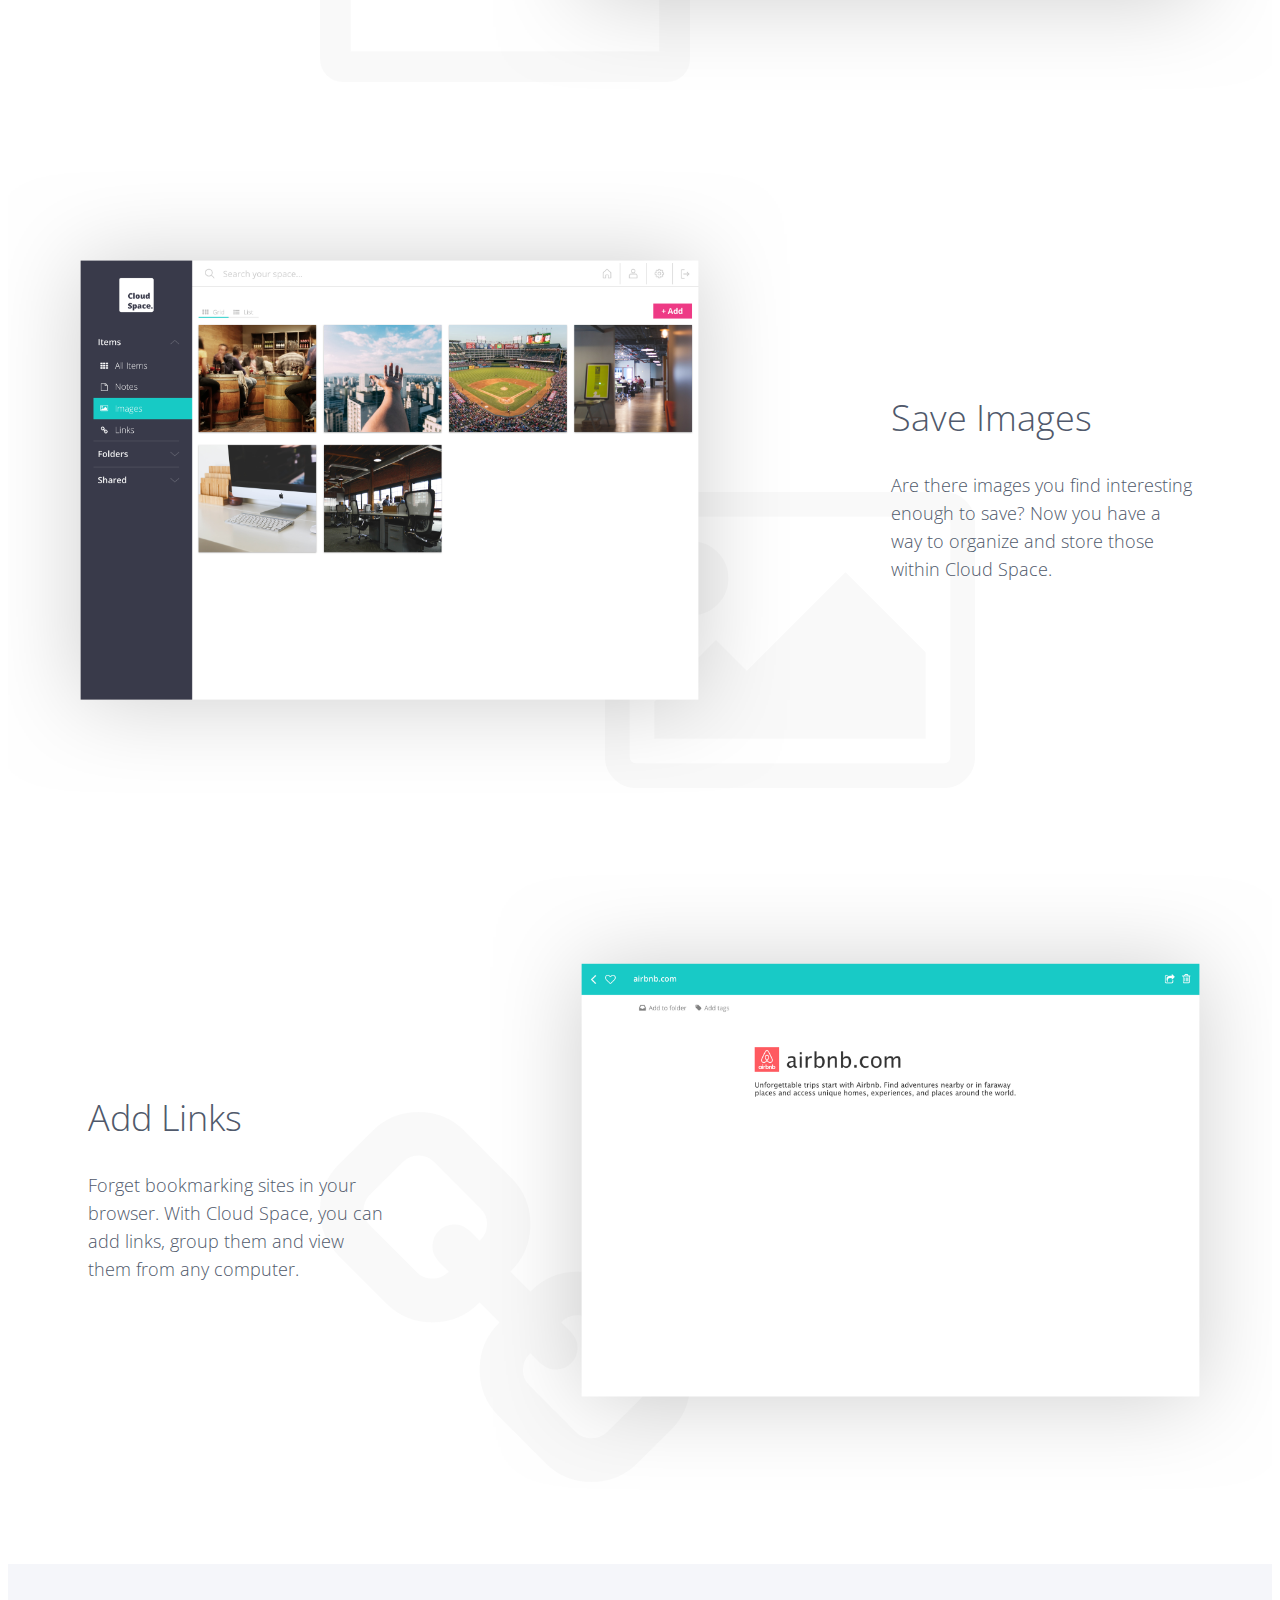
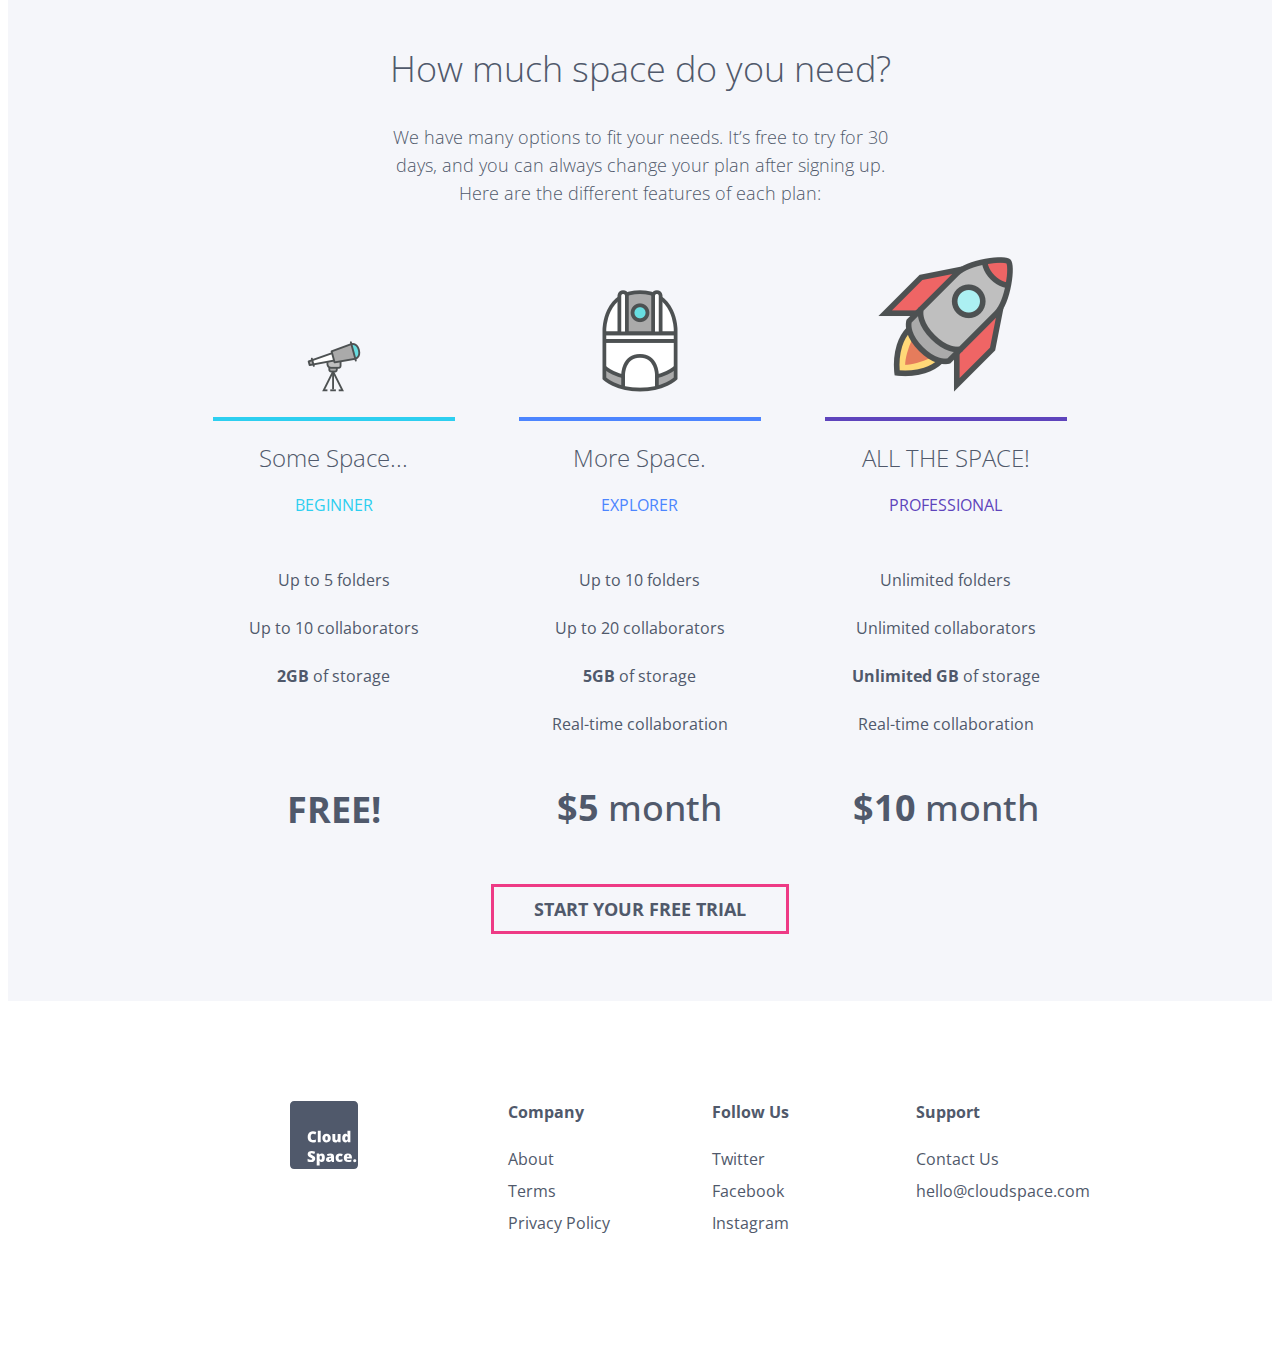
==== commit 5dd88a3b: "Homepage styling two completed" ====
--- a/index.html
+++ b/index.html
@@ -32,94 +32,106 @@
       </div>
     </header>
 
-    <main role="main">
-      <!-- Features -->
-      <section class="features">
-        <!-- Notes -->
-        <div class="create notes">
-          <h2 id="feature-title">Create Notes</h2>
-          <p>Using Markdown, you can create simple text­based documents to save and share. You can collaborate with others to write and edit content.</p>
-          <img src="images/note.png" class="col-7" alt="Create Notes">
+    <!-- Notes -->
+    <section class="container features">
+      <div class="container notes">
+        <div class="col-12 ft-box">
+          <div class="col-3 note-text">
+            <h2>Create Notes</h2>
+            <p>Using Markdown, you can create simple text­based documents to save and share. You can collaborate with others to write and edit content.</p>
+          </div>
+          <img src="images/note.png" class="col-8" alt="Create Notes">
         </div>
-        <!-- Images -->
-        <div class="save images">
-          <h2 id="feature-title">Save Images</h2>
-          <p>Are there images you find interesting enough to save? Now you have a way to organize and store those within Cloud Space.</p>
-          <img src="images/images.png" class="col-7" alt="Save Images">
+        <img src="images/note-bg.png" class="note-bg" alt="">
+      </div>
+      <!-- Images -->
+      <div class="container images">
+        <div class="col-12 ft-box">
+          <div class="col-3 image-text">
+            <h2>Save Images</h2>
+            <p>Are there images you find interesting enough to save? Now you have a way to organize and store those within Cloud Space.</p>
+          </div>
+          <img src="images/images.png" class="col-8" alt="Save Images">
         </div>
-        <!-- Links -->
-        <div class="add links">
-          <h2 id="feature-title">Add Links</h2>
-          <p>Forget bookmarking sites in your browser. With Cloud Space, you can add links, group them and view them from any computer.</p>
-          <img src="images/link.png" class="col-7" alt="Add Links">
+        <img src="images/images-bg.png" class="images-bg" alt="">
+      </div>
+      <!-- Links -->
+      <div class="container links">
+        <div class="col-12 ft-box">
+          <div class="col-3 link-text">
+            <h2>Add Links</h2>
+            <p>Forget bookmarking sites in your browser. With Cloud Space, you can add links, group them and view them from any computer.</p>
+          </div>
+          <img src="images/link.png" class="col-8" alt="Add Links">
         </div>
-      </section>
+        <img src="images/link-bg.png" class="link-bg" alt="">
+      </div>
+    </section>
 
-      <!-- Pricing -->
-      <section class="container">
-        <div class="row">
-          <h2>How much space do you need?</h2>
-          <p>We have many options to fit your needs. It’s free to try for 30 days, and you can always change your plan after signing up. Here are the different features of each plan:</p>
-        </div>
-        <ul class="container">
-          <li class="col-4">
-            <div class="box">
-              <img src="images/telescope.png" alt="Telescope">
-              <hr noshade size=4 width=240px color=2DCFF0>
-              <h3>Some Space...</h3>
-              <h4>BEGINNER</h4>
-              <ul>
-                <li>Up to 5 folders</li>
-                <li>Up to 10 collaborators</li>
-                <li><b>2GB</b> of storage</li>
-                <li><b>FREE!</b></li>
-              </ul>
-            </div>
-          </li>
-          <li class="col-4">
-            <div class="box">
-              <img src="images/observatory.png" alt="Observatory">
-              <hr noshade size=4 width=240px color=4C85FF>
-              <h3>More Space.</h3>
-              <h4>EXPLORER</h4>
-              <ul>
-                <li>Up to 10 folders</li>
-                <li>Up to 20 collaborators</li>
-                <li><b>5GB</b> of storage</li>
-                <li>Real-time collaboration</li>
-                <li><b>$5</b> month</li>
-              </ul>
-            </div>
-          </li>
-          <li class="col-4">
-            <div class="box">
-              <img src="images/rocket.png" alt="Rocket">
-              <hr noshade size=4 width=240px color=5E44BC>
-              <h3>ALL THE SPACE!</h3>
-              <h4>PROFESSIONAL</h4>
-              <ul>
-                <li>Unlimited folders</li>
-                <li>Unlimited collaborators</li>
-                <li><b>Unlimited GB</b> of storage</li>
-                <li>Real-time collaboration</li>
-                <li><b>$10</b> month</li>
-              </ul>
-            </div>
-          </li>
-        </ul>
-        <div class="container">
-          <a href="signup.html" class="btn">START YOUR FREE TRIAL</a>
-        </div>
-      </section>
-    </main>
+    <!-- Pricing -->
+    <section class="container pricing">
+      <div class="pricing-title">
+        <h2>How much space do you need?</h2>
+        <p>We have many options to fit your needs. It’s free to try for 30 days, and you can always change your plan after signing up. Here are the different features of each plan:</p>
+      </div>
+      <ul class="container price-categories">
+        <li class="col-4 beginner">
+          <div class="pr-box">
+            <img src="images/telescope.png" alt="Telescope">
+            <hr noshade width=240px color=2DCFF0>
+            <h3>Some Space...</h3>
+            <p>BEGINNER</p>
+            <ul>
+              <li>Up to 5 folders</li>
+              <li>Up to 10 collaborators</li>
+              <li><b>2GB</b> of storage</li>
+              <li class="price-free"><b>FREE!</b></li>
+            </ul>
+          </div>
+        </li>
+        <li class="col-4 explorer">
+          <div class="pr-box">
+            <img src="images/observatory.png" alt="Observatory">
+            <hr noshade width=240px color=4C85FF>
+            <h3>More Space.</h3>
+            <p>EXPLORER</p>
+            <ul>
+              <li>Up to 10 folders</li>
+              <li>Up to 20 collaborators</li>
+              <li><b>5GB</b> of storage</li>
+              <li>Real-time collaboration</li>
+              <li class="price-paid"><b>$5</b> month</li>
+            </ul>
+          </div>
+        </li>
+        <li class="col-4">
+          <div class="pr-box professional">
+            <img src="images/rocket.png" alt="Rocket">
+            <hr noshade width=240px color=5E44BC>
+            <h3>ALL THE SPACE!</h3>
+            <p>PROFESSIONAL</p>
+            <ul>
+              <li>Unlimited folders</li>
+              <li>Unlimited collaborators</li>
+              <li><b>Unlimited GB</b> of storage</li>
+              <li>Real-time collaboration</li>
+              <li class="price-paid"><b>$10</b> month</li>
+            </ul>
+          </div>
+        </li>
+      </ul>
+      <div class="container">
+        <a href="signup.html" class="pr-btn">START YOUR FREE TRIAL</a>
+      </div>
+    </section>
 
     <footer>
-      <div class="container">
-        <div class="row">
-          <div class="col-3">
+      <div class="container footer">
+        <div class="footer-content">
+          <div class="col-3 footer-logo">
             <a href="index.html" class="footer-logo"><img src="images/footer-logo.svg" alt="Cloud Space"></a>
           </div>
-          <div class="col-3">
+          <div class="col-3 company">
             <h5>Company</h5>
             <ul>
               <li>About</li>
@@ -127,7 +139,7 @@
               <li>Privacy Policy</li>
             </ul>
           </div>
-          <div class="col-3">
+          <div class="col-3 follow-us">
             <h5>Follow Us</h5>
             <ul>
               <li>Twitter</li>
@@ -135,7 +147,7 @@
               <li>Instagram</li>
             </ul>
           </div>
-          <div class="col-3">
+          <div class="col-3 support">
             <h5>Support</h5>
             <ul>
               <li>Contact Us</li>
--- a/css/style.css
+++ b/css/style.css
@@ -1,18 +1,17 @@
-/*Document*/
+/*DOCUMENT*/
 html, body {
   overflow-x: hidden;
   font-family: "Open Sans", Helvetica, Arial, sans-serif;
 }
 
-h1 {font-size: 52px;}
-h2 {font-size: 36px;}
-h3 {font-size: 24px;}
+h1 {font-size: 36px;}
+h2 {font-size: 28px;}
+h3 {font-size: 20px;}
 h4 {font-size: 16px;}
 h5 {font-size: 16px;}
-p {font-size: 20px;}
-main p {font-size: 18px;}
-
-/*Grid*/
+p {font-size: 18px;}
+
+/*GRID*/
 .container {
   margin-left: auto;
   margin-right: auto;
@@ -41,13 +40,125 @@
 .col-11 {width: 91.66%;}
 .col-12 {width: 100%;}
 
-/*Media queries*/
-/* For mobile phones: */
-[class*="col-"] {
-    width: 100%;
-}
-@media (min-width: 768px) {
-  /* Small devices (tablets, 768px and up) */
+/*MEDIA QUERIES*/
+/*For mobile phones:*/
+[class*="col-"] {width: 100%;}
+
+@media screen and (max-width: 991px) {
+  /*HEADER*/
+  nav {
+    padding: 1em 0 0;
+  }
+
+  header nav > a > img {
+    width: 48px;
+  }
+
+  header nav div > a {
+    margin: 10px;
+  }
+
+  .hero-btn {
+    font-size: 16px;
+  }
+
+  /*FEATURES*/
+  .features {
+    text-align: center;
+  }
+
+  .features div h2 {
+    margin-top: 40px;
+  }
+
+  .notes img, .images img {
+    margin: -40px 0 40px;
+  }
+
+  .links img {
+    margin: -40px 0 0px;
+  }
+
+  .note-bg {
+    display: none;
+  }
+
+  .images-bg {
+    display: none;
+  }
+
+  .link-bg {
+    display: none;
+  }
+
+  /*PRICING*/
+  .pricing-title {
+    margin: 0 10px;
+  }
+
+  .pr-box {
+    height: auto;
+    margin: 4em 2em 0;
+  }
+
+  .pr-box ul {
+    list-style: none;
+    line-height: 36px;
+    margin-top: 40px;
+    padding: 0;
+  }
+
+  .price-free, .price-paid {
+    line-height: 100px;
+  }
+
+  .professional {
+    margin-bottom: 4em;
+  }
+
+  .pr-btn {
+    font-size: 16px;
+  }
+
+  /*FOOTER*/
+  .footer {
+    padding-top: 50px;
+    padding-bottom: 50px;
+  }
+
+  .footer-content {
+    display: block;
+    max-width: 900px;
+    margin: auto;
+  }
+
+  .footer-logo ul, .company ul, .follow-us ul, .support ul {
+    line-height: 26px;
+  }
+
+  .footer-logo {
+    text-align: center;
+    margin-bottom: 50px;
+  }
+
+  .company {
+    text-align: center;
+    padding: 0 0 50px;
+  }
+
+  .follow-us {
+    text-align: center;
+    padding: 0 0 50px;
+  }
+
+  .support{
+    text-align: center;
+    padding: 0;
+  }
+}
+
+@media screen and (min-width: 992px) {
+  /*Large devices (large desktops, 1200px and up)*/
   .col-1 {width: 8.33%;}
   .col-2 {width: 16.66%;}
   .col-3 {width: 25%;}
@@ -60,39 +171,197 @@
   .col-10 {width: 83.33%;}
   .col-11 {width: 91.66%;}
   .col-12 {width: 100%;}
-}
-@media (min-width: 992px) {
-  /* Medium devices (desktops, 992px and up) */
-  .col-1 {width: 8.33%;}
-  .col-2 {width: 16.66%;}
-  .col-3 {width: 25%;}
-  .col-4 {width: 33.33%;}
-  .col-5 {width: 41.66%;}
-  .col-6 {width: 50%;}
-  .col-7 {width: 58.33%;}
-  .col-8 {width: 66.66%;}
-  .col-9 {width: 75%;}
-  .col-10 {width: 83.33%;}
-  .col-11 {width: 91.66%;}
-  .col-12 {width: 100%;}
-  .nav {padding: 1em 10% 0;}
-}
-@media (min-width: 1200px) {
-  /* Large devices (large desktops, 1200px and up) */
-  .col-1 {width: 8.33%;}
-  .col-2 {width: 16.66%;}
-  .col-3 {width: 25%;}
-  .col-4 {width: 33.33%;}
-  .col-5 {width: 41.66%;}
-  .col-6 {width: 50%;}
-  .col-7 {width: 58.33%;}
-  .col-8 {width: 66.66%;}
-  .col-9 {width: 75%;}
-  .col-10 {width: 83.33%;}
-  .col-11 {width: 91.66%;}
-  .col-12 {width: 100%;}
-}
-
+
+  /*DOCUMENT*/
+  h1 {
+    font-size: 52px;
+  }
+
+  h2 {
+    font-size: 36px;
+  }
+
+  h3 {
+    font-size: 24px;
+  }
+
+  /*HEADER*/
+  nav {
+    padding: 1em 10% 0;
+  }
+
+  header nav div > a {
+    margin: 20px;
+  }
+
+  .hero-btn {
+    font-size: 18px;
+  }
+
+  /*FEATURES*/
+  .ft-box {
+    display: flex;
+    width: auto;
+    margin: 0 auto;
+  }
+
+  .notes, .links {
+    display: flex;
+    height: 700px;
+  }
+
+  .images {
+    display: flex;
+    height: 700px;
+  }
+
+  .note-text, .link-text {
+    max-width: 360px;
+    margin: auto;
+  }
+
+  .image-text {
+    order: 2;
+    max-width: 360px;
+    margin: auto;
+  }
+
+  .notes img, .links img {
+    max-width: 1000px;
+    margin: auto -50px auto auto;
+  }
+
+  .images img {
+    order: 1;
+    max-width: 1000px;
+    margin: auto auto auto -50px;
+  }
+
+  .note-bg {
+    position: absolute;
+    z-index: -1;
+    padding-top: 220px;
+    padding-left: 50%;
+    left: -320px;
+  }
+
+  .images-bg {
+    position: absolute;
+    z-index: -1;
+    padding-top: 360px;
+    padding-left: 50%;
+  }
+
+  .link-bg {
+    position: absolute;
+    z-index: -1;
+    padding-top: 280px;
+    padding-left: 50%;
+    left: -320px;
+  }
+
+  /*PRICING*/
+  .pricing-title {
+    margin: 0 auto;
+  }
+
+  .price-categories {
+    display: inline-flex;
+    align-items: baseline;
+  }
+
+  .price-free {
+    line-height: 220px;
+  }
+
+  .pr-box {
+    height: 540px;
+    margin: 1em 2em 0;
+  }
+
+  .pr-box ul {
+    list-style: none;
+    line-height: 48px;
+    margin-top: 40px;
+    padding: 0;
+  }
+
+  .beginner h3, .explorer h3, .professional h3 {
+    font-weight: 300;
+    margin: 20px 0 0;
+  }
+
+  .beginner p {
+    font-size: 16px;
+    color: #2DCFF0;
+    margin-top: 20px;
+  }
+
+  .explorer p {
+    font-size: 16px;
+    color: #4C85FF;
+    margin-top: 20px;
+  }
+
+  .professional p {
+    font-size: 16px;
+    color: #5E44BC;
+    margin-top: 20px;
+  }
+
+  .price-free, .price-paid {
+    font-size: 36px;
+    font-weight: 500;
+  }
+
+  .price-free, .price-paid {
+    line-height: 220px;
+  }
+
+  .price-paid {
+    line-height: 120px;
+  }
+
+  .pr-btn {
+    font-size: 18px;
+  }
+
+  /*FOOTER*/
+  .footer {
+    padding-top: 100px;
+    padding-bottom: 100px;
+  }
+
+  .footer-content {
+    display: flex;
+    max-width: 900px;
+    margin: auto;
+  }
+
+  .footer-logo ul, .company ul, .follow-us ul, .support ul {
+    line-height: 32px;
+  }
+
+  .footer-logo {
+    text-align: right;
+    margin: 0 50px;
+  }
+
+  .company {
+    margin: 0 0 0 50px;
+  }
+
+  .follow-us {
+    margin: 0 0 0 50px;
+  }
+
+  .support{
+    margin: 0 0 0 50px;
+  }
+}
+
+/*GLOBAL*/
+/*HEADER*/
 header {
   color: #FFFFFF;
   background: linear-gradient(180deg, #62B2E2 0%, #AA7DE4 100%);
@@ -100,10 +369,6 @@
   overflow-y: hidden;
 }
 
-nav {
-  padding: 1em 10px 0;
-}
-
 header nav > a > img {
   margin: 10px;
 }
@@ -116,7 +381,6 @@
 
 header nav div > a {
   display: inline-block;
-  margin: 20px;
 }
 
 header nav div > a.log-in {
@@ -135,6 +399,7 @@
   color: #FFFFFF;
 }
 
+/*HERO*/
 .hero {
   text-align: center;
   display: block;
@@ -161,7 +426,7 @@
   font-weight: 600;
   color: #FFFFFF;
   background: #EE3A85;
-  padding: 12px 20px;
+  padding: 14px 24px;
 }
 
 .hero img {
@@ -169,3 +434,104 @@
   max-width: 1600px;
   margin: 1em auto 0;
 }
+
+/*FEATURES*/
+.features {
+  height: auto;
+  color: #50596B;
+}
+
+.features div h2 {
+  font-weight: 300;
+}
+
+.features div p {
+  font-weight: 300;
+  line-height: 28px;
+}
+
+/*PRICING*/
+.pricing {
+  text-align: center;
+  color: #50596B;
+  background-color: #F5F6FA;
+  height: auto;
+  margin-top: 2em;
+  padding: 50px 0 80px;
+}
+
+.pricing-title h2 {
+  font-weight: 300;
+}
+
+.pricing-title p {
+  font-weight: 300;
+  line-height: 28px;
+  width: auto;
+  max-width: 500px;
+  margin-left: auto;
+  margin-right: auto;
+  padding-left: 20px;
+  padding-right: 20px;
+}
+
+.pricing ul {
+  list-style: none;
+}
+
+.pricing hr {
+  height: 2px;
+  margin-top: 20px;
+}
+
+.beginner h3, .explorer h3, .professional h3 {
+  font-weight: 300;
+  margin: 20px 0 0;
+}
+
+.beginner p {
+  font-size: 16px;
+  color: #2DCFF0;
+  margin-top: 20px;
+}
+
+.explorer p {
+  font-size: 16px;
+  color: #4C85FF;
+  margin-top: 20px;
+}
+
+.professional p {
+  font-size: 16px;
+  color: #5E44BC;
+  margin-top: 20px;
+}
+
+.price-free, .price-paid {
+  font-size: 36px;
+  font-weight: 500;
+}
+
+.pr-btn {
+  text-decoration: none;
+  color: #50596B;
+  font-weight: bold;
+  border: 3px solid #EE3A85;
+  padding: 10px 40px;
+}
+
+/*FOOTER*/
+.footer {
+  height: auto;
+  color: #50596B;
+}
+
+.footer-logo h5, .company h5, .follow-us h5, .support h5 {
+  margin: 0 0 20px;
+}
+
+.footer-logo ul, .company ul, .follow-us ul, .support ul {
+  list-style: none;
+  padding: 0;
+  margin: 0;
+}
